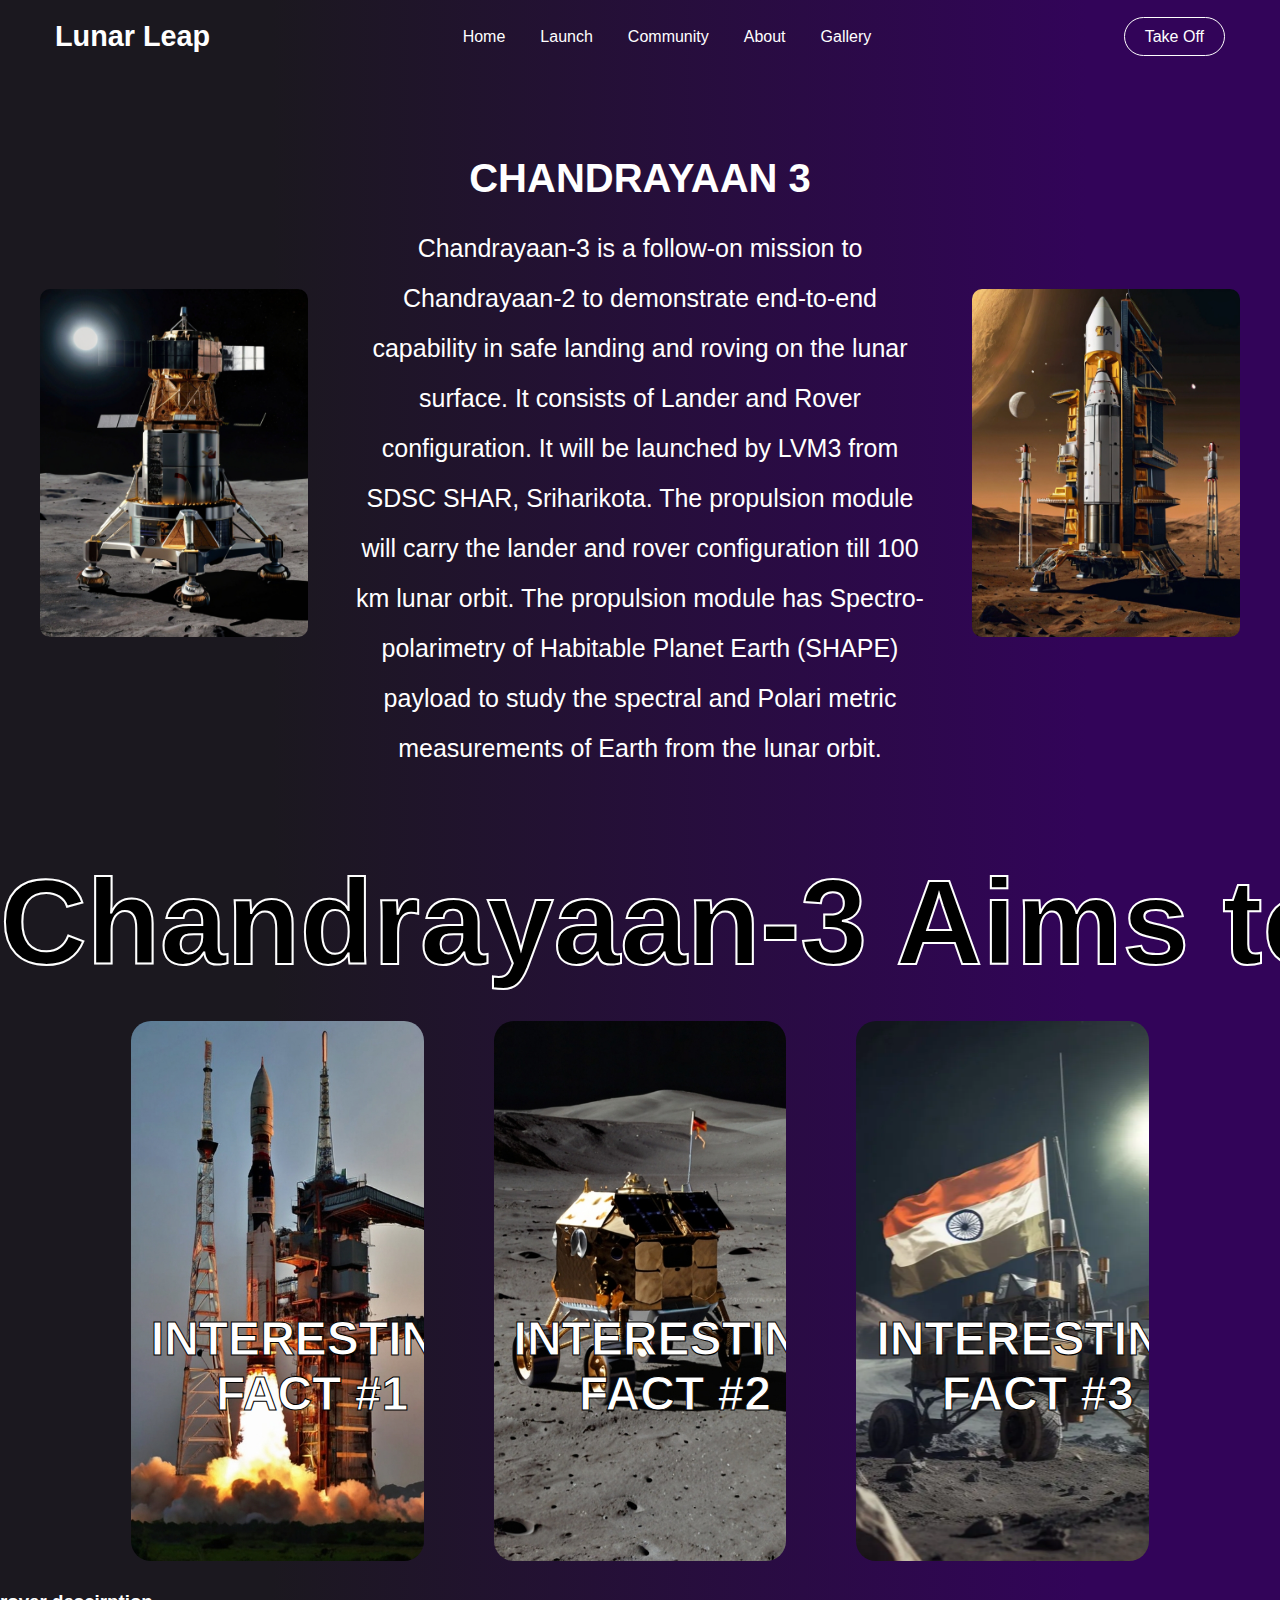
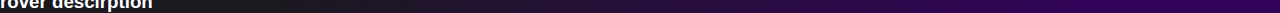
==== public/about.html @ 837b5fa9 "about section update" ====
<!DOCTYPE html>
<html lang="en">
  <head>
    <meta charset="UTF-8" />
    <meta name="viewport" content="width=device-width, initial-scale=1.0" />
    <title>About Chandrayaan 3</title>
    <link rel="stylesheet" href="./about.css" />
    <link
      rel="stylesheet"
      href="https://cdnjs.cloudflare.com/ajax/libs/font-awesome/6.5.1/css/all.min.css"
      integrity="sha512-DTOQO9RWCH3ppGqcWaEA1BIZOC6xxalwEsw9c2QQeAIftl+Vegovlnee1c9QX4TctnWMn13TZye+giMm8e2LwA=="
      crossorigin="anonymous"
      referrerpolicy="no-referrer"
    />
    <link rel="preconnect" href="https://fonts.googleapis.com" />
    <link rel="preconnect" href="https://fonts.gstatic.com" crossorigin />
    <link
      href="https://fonts.googleapis.com/css2?family=Oswald:wght@300&display=swap"
      rel="stylesheet"
    />
    <link
      href="https://fonts.googleapis.com/css2?family=Anton&family=Oswald:wght@300;700&display=swap"
      rel="stylesheet"
    />
  </head>
  <body>
    <header class="header">
      <nav class="navbar">
        <h2 class="logo"><a href="#">Lunar Leap</a></h2>
        <input type="checkbox" id="menu-toggle" />
        <label for="menu-toggle" id="hamburger-btn">
          <svg
            xmlns="http://www.w3.org/2000/svg"
            height="24"
            viewBox="0 0 24 24"
            width="24"
          >
            <path
              d="M3 12h18M3 6h18M3 18h18"
              stroke="currentColor"
              stroke-width="2"
              stroke-linecap="round"
            />
          </svg>
        </label>

        <ul class="links">
          <li><a href="../index.html">Home</a></li>
          <li><a href="./launch.html">Launch</a></li>
          <li><a href="./community.html">Community</a></li>
          <li><a href="./about.html">About</a></li>
          <li><a href="./gallery.html">Gallery</a></li>
        </ul>
        <div class="buttons">
          <a href="#" class="signup">Take Off</a>
        </div>
      </nav>
    </header>
    <div id="page1">
      <div id="aboutUs">
        <img src="./aboutAssets/rover2.jpg" alt="" />
        <div id="content">
          <h3>CHANDRAYAAN 3</h3>
          <p>
            Chandrayaan-3 is a follow-on mission to Chandrayaan-2 to demonstrate end-to-end capability in safe landing and roving on the lunar surface. It consists of Lander and Rover configuration. It will be launched by LVM3 from SDSC SHAR, Sriharikota. The propulsion module will carry the lander and rover configuration till 100 km lunar orbit. The propulsion module has Spectro-polarimetry of Habitable Planet Earth (SHAPE) payload to study the spectral and Polari metric measurements of Earth from the lunar orbit.
          </p>
        </div>
        <img src="./aboutAssets/rover3.jpg" alt="" />
      </div>
    </div>
    <div id="scroller">
        <div id="scroller-in">
          <h4>Chandrayaan-3 Aims to Uncover Lunar Mysteries</h4>
          <h4>ISRO's Chandrayaan-3: Scientific Goals Revealed</h4>
          <!-- <h4>GOLF LESSONS</h4>
          <h4>ADVENTURE GOLF</h4>
          <h4>LEAGUES</h4> -->
        </div>
        <div id="scroller-in">
          <h4>Chandrayaan-3 Aims to Uncover Lunar Mysteries</h4>
          <h4>ISRO's Chandrayaan-3: Scientific Goals Revealed</h4>
          <!-- <h4>GOLF LESSONS</h4>
          <h4>ADVENTURE GOLF</h4>
          <h4>LEAGUES</h4> -->
        </div>
      </div>
    <div id="page2">
          <div id="card-container">
            <div class="card" id="card1">
              <h3>INTERESTING FACT #1</h3>
              <div class="overlay">
                <a href="#none">
                  <h4>Collaborative Efforts</h4>
                  <p>
                    Chandrayaan-3 is a joint effort between ISRO and the Russian Space Agency ROSCOSMOS. This collaboration demonstrates international cooperation in the field of space exploration and leverages the expertise of both nations.
                  </p>
                </a>
              </div>
            </div>
            <div class="card" id="card2">
              <h3>INTERESTING FACT #2</h3>
              <div class="overlay">
                <a href="#none">
                  <h4>Lander Adaptation</h4>
                  <p>
                    The lander component of Chandrayaan-3 is adapted from the Chandrayaan-2 lander module. This adaption allows ISRO to capitalise on existing technology while addressing the challenges faced during the landing attempt of Chandrayaan-2.
                  </p>
                </a>
              </div>
            </div>
            <div class="card" id="card3">
              <h3>INTERESTING FACT #3</h3>
              <div class="overlay">
                <a href="#none">
                  <h4>Golf Lessons</h4>
                  <p>
                    Lorem ipsum dolor sit amet consectetur adipisicing elit.
                    Repudiandae asperiores quae minus accusantium nisi. Similique
                    deserunt odit saepe officia incidunt?
                  </p>
                </a>
              </div>
            </div>
          </div>
          <h3>rover descirption</h3>
    </div>

    <!-- <footer>
      <div class="footer" >
        <div class="social-links">
          <a style="color: white;" href="https://github.com/wishmaster815">
            <i class=" social-media fa-brands fa-github"></i>
          </a>
          <a  style="color: white;" href="https://www.instagram.com/shrivastava0407/">
            <i class=" social-media fa-brands fa-instagram"></i>
          </a>
          <a  style="color: white;" href="https://www.linkedin.com/in/shrivastava-jayesh/">
            <i class=" social-media fa-brands fa-linkedin"></i>
          </a>
          <a  style="color: white;" href="https://twitter.com/shrivastava815">
            <i class=" social-media fa-brands fa-x-twitter"></i>
          </a>
        </div>
        <h3>Created by Jayesh Shrivastava</h3>
      </div>
    </footer> -->
  </body>
</html>
---- public/about.css ----
* {
  margin: 0;
  padding: 0;
  box-sizing: border-box;
  /* font-family: 'Oswald', sans-serif; */
  /* font-family: 'Anton', sans-serif; */
  font-family: "Raleway", sans-serif;
}

body {
  height: 100vh;
  width: 100%;
  color: white;background-image: linear-gradient( 90deg, rgba(27,24,31,1) 21.2%, rgba(50,4,89,1) 84.8% );
}
.header {
  /* position: absolute; */
  top: 0;
  left: 0;
  width: 100%;
}

.navbar {
  display: flex;
  align-items: center;
  justify-content: space-between;
  max-width: 1200px;
  margin: 0 auto;
  padding: 20px 15px;
}

.navbar .logo a {
  font-size: 1.8rem;
  text-decoration: none;
  color: #fff;
}

.navbar .links {
  display: flex;
  align-items: center;
  list-style: none;
  gap: 35px;
}

.navbar .links a {
  font-weight: 500;
  text-decoration: none;
  color: #fff;
  padding: 10px 0;
  transition: 0.2s ease;
}

.navbar .links a:hover {
  color: #47b2e4;
}

.buttons a {
  text-decoration: none;
  color: #fff;
  font-size: 1rem;
  padding: 15px 0;
  transition: 0.2s ease;
}

.buttons a:not(:last-child) {
  margin-right: 30px;
}

.buttons .signin:hover {
  color: #47b2e4;
}

.buttons .signup {
  border: 1px solid #fff;
  padding: 10px 20px;
  border-radius: 2.375rem;
  text-align: center;
  transition: 0.2s ease;
}

.buttons .signup:hover {
  background-color: #fff;
  color: black;
}

#menu-toggle {
  display: none;
}

#hamburger-btn {
  font-size: 1.8rem;
  color: #fff;
  cursor: pointer;
  display: none;
  order: 1;
}

/* ---------- page 1 css ---------- */
#aboutUs {
  display: flex;
  padding: 40px;
  justify-content: center;
  position: relative;
  z-index: 10;
  align-items: center;
}
#aboutUs img {
  height: 348px;
  width: 100%;
  width: 100%;
  object-fit: cover;
  transition: all ease 0.5s;
  border-radius: 10px;
}
#aboutUs :hover img {
  scale: 1.1;
}

#aboutUs h3 {
  padding-bottom: 20px;
  font-size: 40px;
}
#content {
  display: block;
  text-align: center;
  /* padding: 40px; */
  margin: 40px;
  font-size: 25px;
  line-height: 50px;
}
#card-container {
  /* background-color: red; */
  margin: 30px;
  height: 60vh;
  display: flex;
  align-items: center;
  justify-content: center;
  gap: 70px;
  position: relative;
  z-index: 10;
}
.card {
  height: 100%;
  width: 24%;
  /* background-color: blue; */
  border-radius: 20px;
  background-size: cover;
  background-position: center;
  overflow: hidden;
  transition: all ease 0.6s;
}
#card1 {
  background-image: url(aboutAssets/rocket.jpg);
}
#card2 {
  background-image: url(aboutAssets/roveronMoon.jpg);
}
#card3 {
  background-image: url(aboutAssets/indianFlagRover.webp);
}

.overlay {
  min-height: 100vh;
  opacity: 0;
  width: 100%;
  background-color: rgb(150, 193, 32);
  padding: 40px;
  transition: all ease 0.6s;
  position: relative;
  top: -45%;
}
.overlay a {
  text-decoration: none;
}
.overlay h4 {
  font-size: 2rem;
  margin-top: 40px;
  color: black;
  text-transform: uppercase;
}
.overlay p {
  color: #000;
  font-size: 1rem;
  font: bold;
  line-height: 30px;
  margin-block: 20px;
}
.card:hover .overlay {
  opacity: 1;
}

/* 3d rotation  */
.card:hover {
  transform: rotate3d(1, 1, 0, 20deg);
}
.card h3 {
    color: white;
    -webkit-text-stroke: 1px black;
    font-family: Arial, Helvetica, sans-serif;
    font-weight: 700;
    position: relative;
    display: flex;
    padding: 20px;
    top: 50%;
    font-size: 3rem;
    text-align: center;
    text-transform: uppercase;
    opacity: 1;
}
.card:hover h3 {
  opacity: 0;
}


/* ---------- page 2 css ---------- */
/* #page2{
    width: 100%;
    height: ;
} */



/* ---------- footer css ---------- */
.social-media {
  font-size: 35px;
}
.social-links {
  display: flex;
  align-items: center;
  justify-content: center;
  gap: 4rem;
  margin-bottom: 30px;
}
.footer {
  background-color: black;
  /* margin-block: 20px; */
  padding: 30px;
}
.footer h3 {
  font-size: 1.2rem;
  font-weight: 100;
  display: flex;
  justify-content: center;
  align-items: center;
}

@media screen and (max-width: 1023px) {
  .navbar .logo a {
    font-size: 1.5rem;
  }
  .social-media {
    font-size: 30px;
  }
  .container {
    min-height: 130vh;
  }
  .container .topic-head {
    width: 75%;
    padding: 30px;
  }
  .container .topic-head h3 {
    font-size: 1em;
    font-weight: bolder;
    border-bottom: 3px solid black;
  }

  .links {
    position: fixed;
    left: -100%;
    top: 75px;
    width: 100%;
    height: 100vh;
    padding-top: 50px;
    background: #175d69;
    flex-direction: column;
    transition: 0.3s ease;
  }

  .navbar #menu-toggle:checked ~ .links {
    left: 0;
  }

  .navbar #hamburger-btn {
    display: block;
  }

  .header .buttons {
    display: none;
  }
  .social-media {
    font-size: 40px;
  }
  .social-links {
    display: flex;
    align-items: center;
    justify-content: center;
    gap: 4rem;
    margin-bottom: 30px;
  }
  .footer {
    background-color: black;
    padding: 30px;
  }
  .footer h3 {
    font-size: 1.2rem;
    font-weight: 100;
    display: flex;
    justify-content: center;
    align-items: center;
  }
}
@media only screen and (max-width: 769px) {
  .social-media {
    font-size: 30px;
  }
  .social-links {
    display: flex;
    align-items: center;
    justify-content: center;
    gap: 3rem;
    margin-block: 20px;
  }
  .footer {
    padding: 10px;
  }
  .footer h3 {
    font-size: 1rem;
    font-weight: 100;
    display: flex;
    justify-content: center;
    align-items: center;
  }
}
@media only screen and (max-width: 643px) {
  .social-media {
    font-size: 20px;
  }
  .social-links {
    display: flex;
    align-items: center;
    justify-content: center;
    gap: 3rem;
    margin-block: 20px;
  }
  .footer {
    padding: 10px;
  }
  .footer h3 {
    font-size: 0.8rem;
    font-weight: 100;
    display: flex;
    justify-content: center;
    align-items: center;
  }
}

#scroller {
  /* background-color: red; */
  white-space: nowrap;
  overflow-x: auto;
  overflow-y: hidden;
}
#scroller::-webkit-scrollbar {
  display: none;
}

#scroller-in {
  display: inline-block;
  white-space: nowrap;
  animation-name: scroll;
  animation-timing-function: linear;
  animation-duration: 35s;
  animation-iteration-count: infinite;
}

#scroller h4 {
  display: inline-block;
  white-space: nowrap;
  font-weight: 900;
  font-size: 120px;
  font-family: Arial, Helvetica, sans-serif;
  /* color: transparent; */
  color: black;
  margin-right: 10px;
  transform: all linear 0.5s;
  /* -webkit-text-stroke: 2px rgb(150, 193, 32); */
  -webkit-text-stroke: 2px white;
}
#scroller h4:hover {
  color: rgb(150, 193, 32);
  transition: all ease 0.6s;
}

@keyframes scroll {
  from {
    transform: translateX(0);
  }
  to {
    transform: translateX(-100%);
  }
}
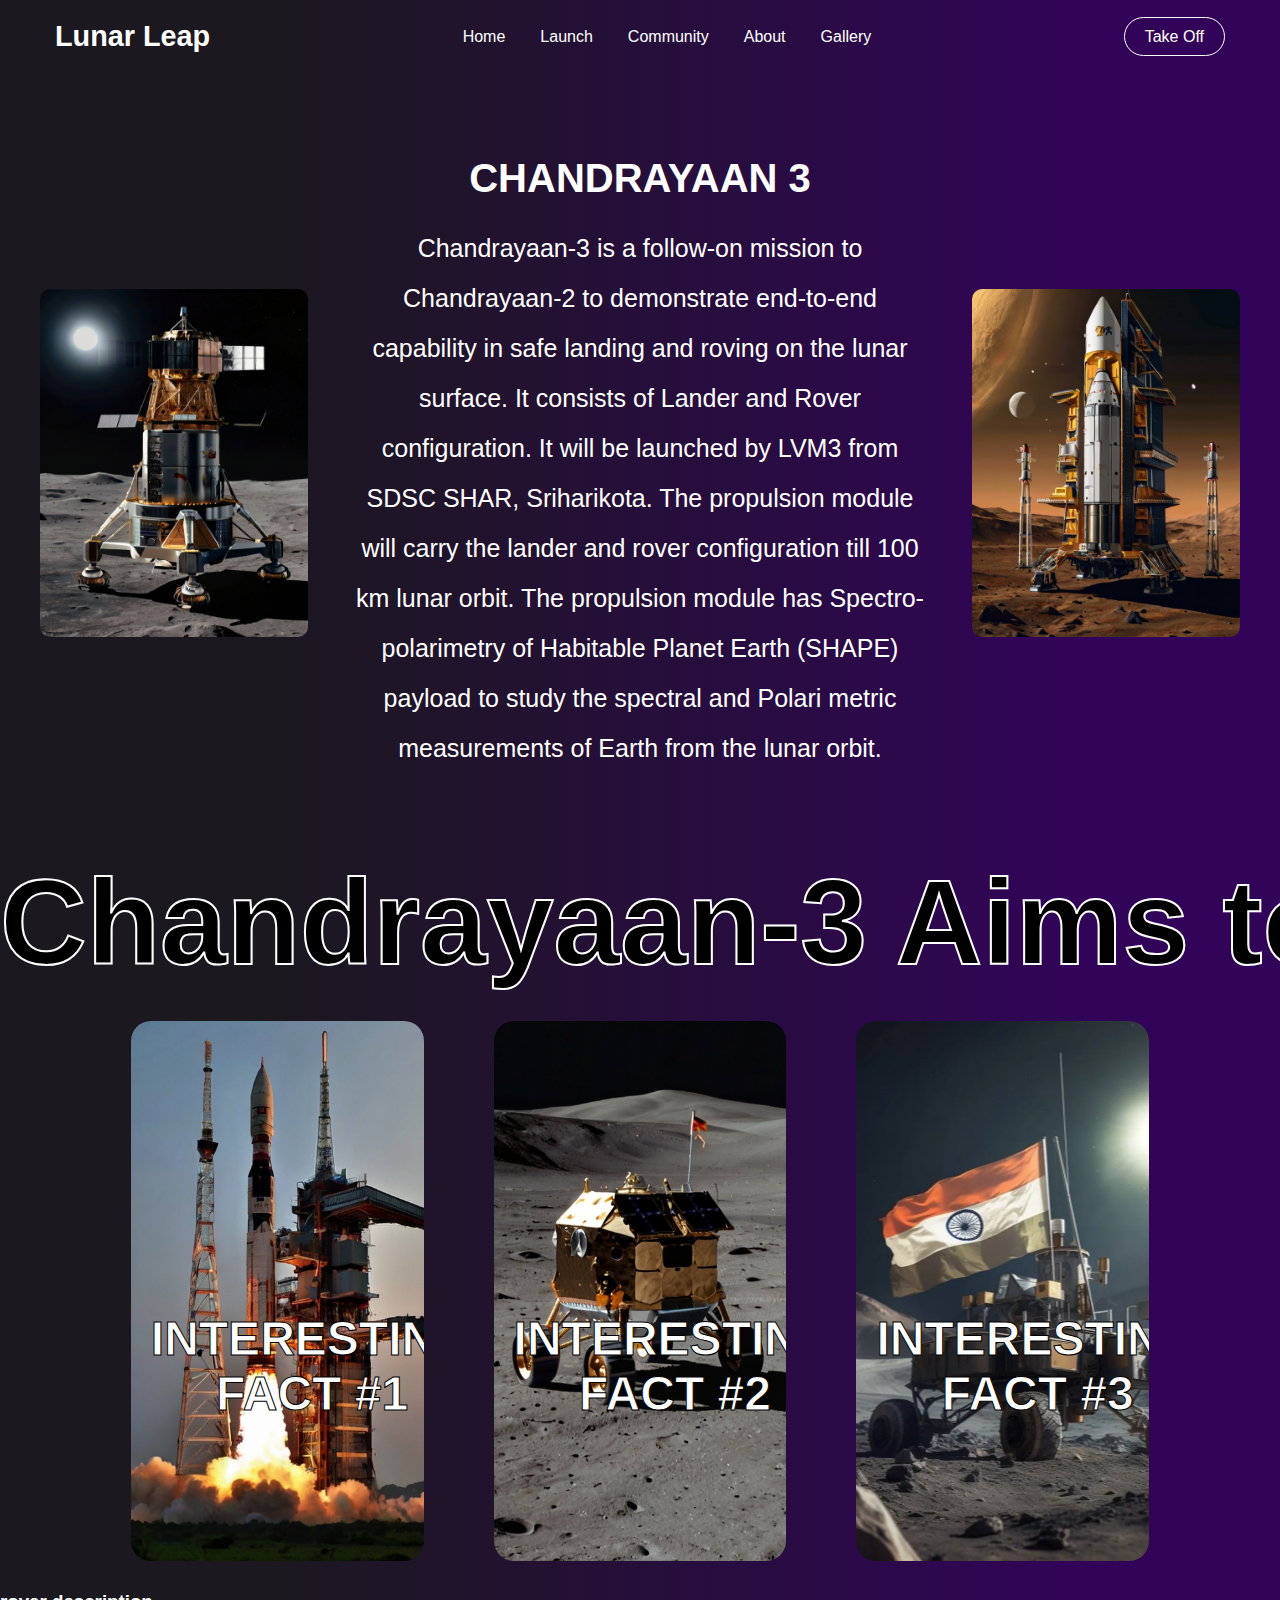
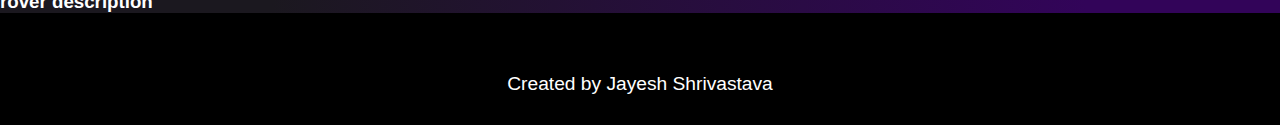
==== commit 08a7e7da: "linking changes" ====
--- a/public/about.html
+++ b/public/about.html
@@ -122,10 +122,10 @@
               </div>
             </div>
           </div>
-          <h3>rover descirption</h3>
+          <h3>rover description</h3>
     </div>
 
-    <!-- <footer>
+    <footer>
       <div class="footer" >
         <div class="social-links">
           <a style="color: white;" href="https://github.com/wishmaster815">
@@ -143,6 +143,6 @@
         </div>
         <h3>Created by Jayesh Shrivastava</h3>
       </div>
-    </footer> -->
+    </footer>
   </body>
 </html>
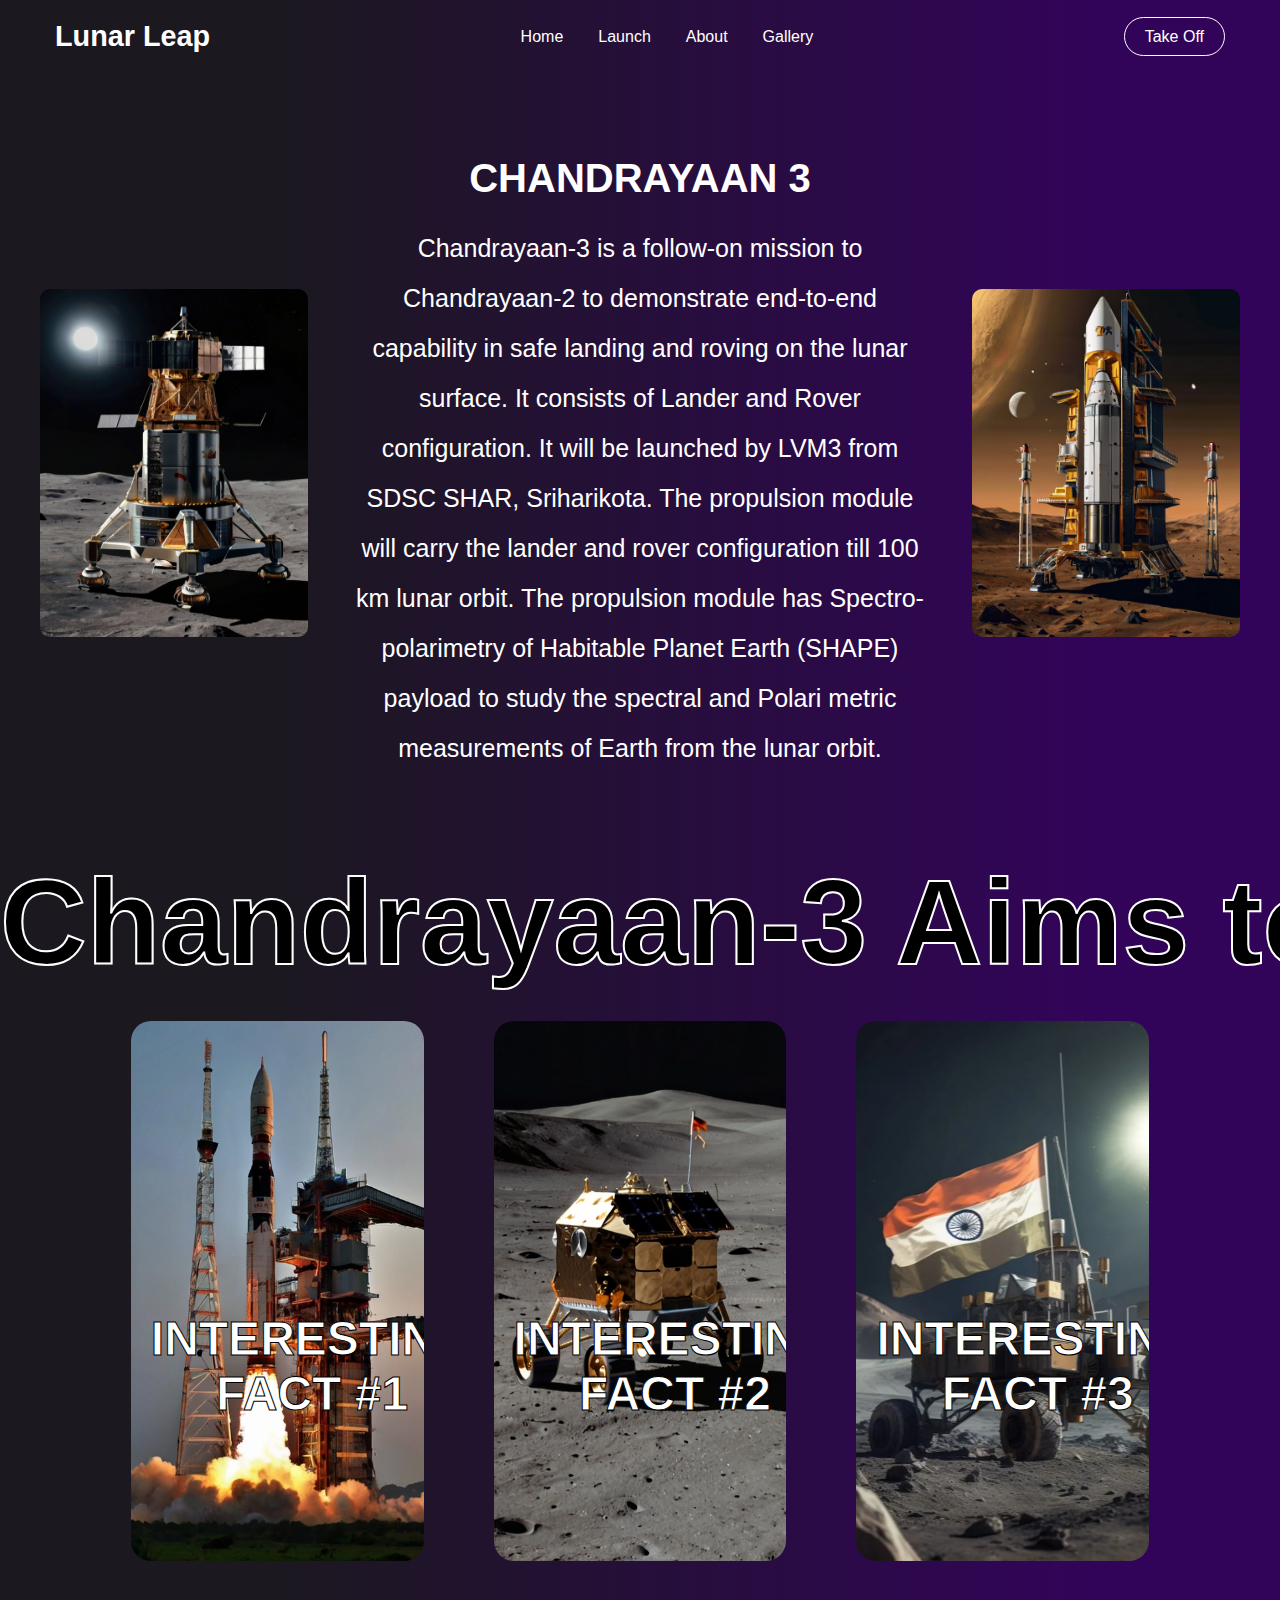
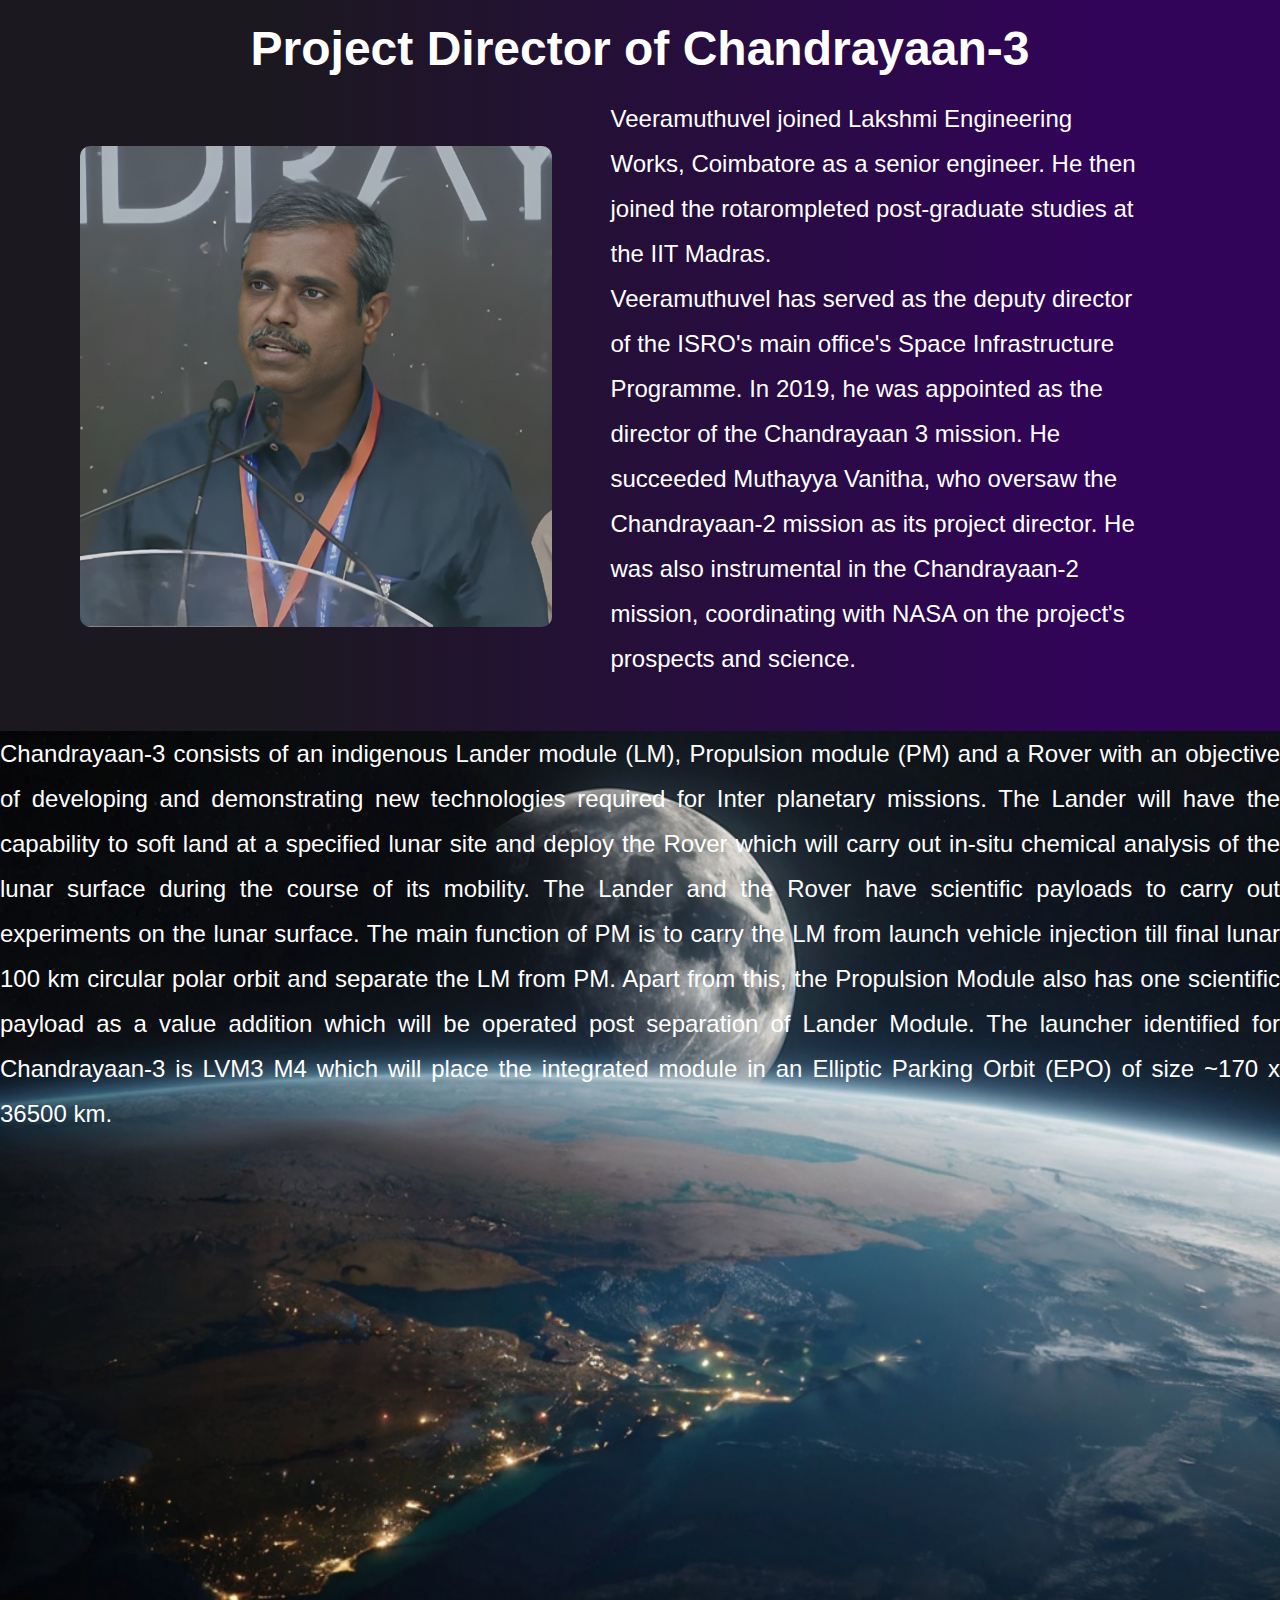
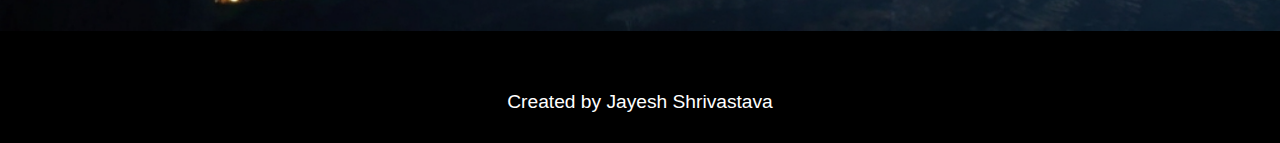
==== commit 0b62672b: "footer changes" ====
--- a/public/about.html
+++ b/public/about.html
@@ -47,7 +47,7 @@
         <ul class="links">
           <li><a href="../index.html">Home</a></li>
           <li><a href="./launch.html">Launch</a></li>
-          <li><a href="./community.html">Community</a></li>
+          <!-- <li><a href="./community.html">Community</a></li> -->
           <li><a href="./about.html">About</a></li>
           <li><a href="./gallery.html">Gallery</a></li>
         </ul>
@@ -62,83 +62,134 @@
         <div id="content">
           <h3>CHANDRAYAAN 3</h3>
           <p>
-            Chandrayaan-3 is a follow-on mission to Chandrayaan-2 to demonstrate end-to-end capability in safe landing and roving on the lunar surface. It consists of Lander and Rover configuration. It will be launched by LVM3 from SDSC SHAR, Sriharikota. The propulsion module will carry the lander and rover configuration till 100 km lunar orbit. The propulsion module has Spectro-polarimetry of Habitable Planet Earth (SHAPE) payload to study the spectral and Polari metric measurements of Earth from the lunar orbit.
+            Chandrayaan-3 is a follow-on mission to Chandrayaan-2 to demonstrate
+            end-to-end capability in safe landing and roving on the lunar
+            surface. It consists of Lander and Rover configuration. It will be
+            launched by LVM3 from SDSC SHAR, Sriharikota. The propulsion module
+            will carry the lander and rover configuration till 100 km lunar
+            orbit. The propulsion module has Spectro-polarimetry of Habitable
+            Planet Earth (SHAPE) payload to study the spectral and Polari metric
+            measurements of Earth from the lunar orbit.
           </p>
         </div>
         <img src="./aboutAssets/rover3.jpg" alt="" />
       </div>
     </div>
     <div id="scroller">
-        <div id="scroller-in">
-          <h4>Chandrayaan-3 Aims to Uncover Lunar Mysteries</h4>
-          <h4>ISRO's Chandrayaan-3: Scientific Goals Revealed</h4>
-          <!-- <h4>GOLF LESSONS</h4>
+      <div id="scroller-in">
+        <h4>Chandrayaan-3 Aims to Uncover Lunar Mysteries</h4>
+        <h4>ISRO's Chandrayaan-3: Scientific Goals Revealed</h4>
+        <!-- <h4>GOLF LESSONS</h4>
           <h4>ADVENTURE GOLF</h4>
           <h4>LEAGUES</h4> -->
-        </div>
-        <div id="scroller-in">
-          <h4>Chandrayaan-3 Aims to Uncover Lunar Mysteries</h4>
-          <h4>ISRO's Chandrayaan-3: Scientific Goals Revealed</h4>
-          <!-- <h4>GOLF LESSONS</h4>
+      </div>
+      <div id="scroller-in">
+        <h4>Chandrayaan-3 Aims to Uncover Lunar Mysteries</h4>
+        <h4>ISRO's Chandrayaan-3: Scientific Goals Revealed</h4>
+        <!-- <h4>GOLF LESSONS</h4>
           <h4>ADVENTURE GOLF</h4>
           <h4>LEAGUES</h4> -->
+      </div>
+    </div>
+    <div id="page2">
+      <div id="card-container">
+        <div class="card" id="card1">
+          <h3>INTERESTING FACT #1</h3>
+          <div class="overlay">
+            <i href="#none">
+              <h4>Collaborative Efforts</h4>
+              <p>
+                Chandrayaan-3 is a joint effort between ISRO and the Russian
+                Space Agency ROSCOSMOS. This collaboration demonstrates
+                international cooperation in the field of space exploration and
+                leverages the expertise of both nations.
+              </p>
+            </i>
+          </div>
+        </div>
+        <div class="card" id="card2">
+          <h3>INTERESTING FACT #2</h3>
+          <div class="overlay">
+            <i href="#none">
+              <h4>Lander Adaptation</h4>
+              <p>
+                The lander component of Chandrayaan-3 is adapted from the
+                Chandrayaan-2 lander module. This adaption allows ISRO to
+                capitalise on existing technology while addressing the
+                challenges faced during the landing attempt of Chandrayaan-2.
+              </p>
+            </i>
+          </div>
+        </div>
+        <div class="card" id="card3">
+          <h3>INTERESTING FACT #3</h3>
+          <div class="overlay">
+            <i href="#none">
+              <h4>Golf Lessons</h4>
+              <p>
+                Lorem ipsum dolor sit amet consectetur adipisicing elit.
+                Repudiandae asperiores quae minus accusantium nisi. Similique
+                deserunt odit saepe officia incidunt?
+              </p>
+            </i>
+          </div>
         </div>
       </div>
-    <div id="page2">
-          <div id="card-container">
-            <div class="card" id="card1">
-              <h3>INTERESTING FACT #1</h3>
-              <div class="overlay">
-                <a href="#none">
-                  <h4>Collaborative Efforts</h4>
-                  <p>
-                    Chandrayaan-3 is a joint effort between ISRO and the Russian Space Agency ROSCOSMOS. This collaboration demonstrates international cooperation in the field of space exploration and leverages the expertise of both nations.
-                  </p>
-                </a>
-              </div>
-            </div>
-            <div class="card" id="card2">
-              <h3>INTERESTING FACT #2</h3>
-              <div class="overlay">
-                <a href="#none">
-                  <h4>Lander Adaptation</h4>
-                  <p>
-                    The lander component of Chandrayaan-3 is adapted from the Chandrayaan-2 lander module. This adaption allows ISRO to capitalise on existing technology while addressing the challenges faced during the landing attempt of Chandrayaan-2.
-                  </p>
-                </a>
-              </div>
-            </div>
-            <div class="card" id="card3">
-              <h3>INTERESTING FACT #3</h3>
-              <div class="overlay">
-                <a href="#none">
-                  <h4>Golf Lessons</h4>
-                  <p>
-                    Lorem ipsum dolor sit amet consectetur adipisicing elit.
-                    Repudiandae asperiores quae minus accusantium nisi. Similique
-                    deserunt odit saepe officia incidunt?
-                  </p>
-                </a>
-              </div>
-            </div>
+    </div>
+    <div id="page3">
+      <div class="info" >
+        <h2>Project Director of Chandrayaan-3</h2>
+        <div class="director">
+          <div id="dirImg">
+            <img src="./aboutAssets/P Veeramuthuvel.png" alt="" />
           </div>
-          <h3>rover description</h3>
+          <div id="dirInfo">
+            <p>
+              Veeramuthuvel joined Lakshmi Engineering Works, Coimbatore as a
+              senior engineer. He then joined the rotarompleted
+              post-graduate studies at the IIT Madras. 
+              <br>
+              Veeramuthuvel has served as
+              the deputy director of the ISRO's main office's Space Infrastructure
+              Programme. In 2019, he was appointed as the director of the
+              Chandrayaan 3 mission. He succeeded Muthayya Vanitha, who oversaw
+              the Chandrayaan-2 mission as its project director. He was also
+              instrumental in the Chandrayaan-2 mission, coordinating with NASA on
+              the project's prospects and science.
+            </p>
+          </div>
+          
+        </div>
+      </div>
     </div>
-
+    <div id="page4">
+      <div class="chandra">
+        <p>
+          Chandrayaan-3 consists of an indigenous Lander module (LM), Propulsion module (PM) and a Rover with an objective of developing and demonstrating new technologies required for Inter planetary missions. The Lander will have the capability to soft land at a specified lunar site and deploy the Rover which will carry out in-situ chemical analysis of the lunar surface during the course of its mobility. The Lander and the Rover have scientific payloads to carry out experiments on the lunar surface. The main function of PM is to carry the LM from launch vehicle injection till final lunar 100 km circular polar orbit and separate the LM from PM. Apart from this, the Propulsion Module also has one scientific payload as a value addition which will be operated post separation of Lander Module. The launcher identified for Chandrayaan-3 is LVM3 M4 which will place the integrated module in an Elliptic Parking Orbit (EPO) of size ~170 x 36500 km.
+        </p>
+        
+      </div>
+    </div>
     <footer>
-      <div class="footer" >
+      <div class="footer">
         <div class="social-links">
-          <a style="color: white;" href="https://github.com/wishmaster815">
-            <i class=" social-media fa-brands fa-github"></i>
+          <a style="color: white" href="https://github.com/wishmaster815">
+            <i class="social-media fa-brands fa-github"></i>
           </a>
-          <a  style="color: white;" href="https://www.instagram.com/shrivastava0407/">
-            <i class=" social-media fa-brands fa-instagram"></i>
+          <a
+            style="color: white"
+            href="https://www.instagram.com/shrivastava0407/"
+          >
+            <i class="social-media fa-brands fa-instagram"></i>
           </a>
-          <a  style="color: white;" href="https://www.linkedin.com/in/shrivastava-jayesh/">
-            <i class=" social-media fa-brands fa-linkedin"></i>
+          <a
+            style="color: white"
+            href="https://www.linkedin.com/in/shrivastava-jayesh/"
+          >
+            <i class="social-media fa-brands fa-linkedin"></i>
           </a>
-          <a  style="color: white;" href="https://twitter.com/shrivastava815">
-            <i class=" social-media fa-brands fa-x-twitter"></i>
+          <a style="color: white" href="https://twitter.com/shrivastava815">
+            <i class="social-media fa-brands fa-x-twitter"></i>
           </a>
         </div>
         <h3>Created by Jayesh Shrivastava</h3>
--- a/public/about.css
+++ b/public/about.css
@@ -10,6 +10,7 @@
 body {
   height: 100vh;
   width: 100%;
+  cursor:default;
   color: white;background-image: linear-gradient( 90deg, rgba(27,24,31,1) 21.2%, rgba(50,4,89,1) 84.8% );
 }
 .header {
@@ -99,9 +100,8 @@
   display: flex;
   padding: 40px;
   justify-content: center;
-  position: relative;
-  z-index: 10;
-  align-items: center;
+  align-items: center;
+
 }
 #aboutUs img {
   height: 348px;
@@ -119,6 +119,7 @@
   padding-bottom: 20px;
   font-size: 40px;
 }
+
 #content {
   display: block;
   text-align: center;
@@ -127,8 +128,55 @@
   font-size: 25px;
   line-height: 50px;
 }
+/* ---------- infinite scroller ---------- */
+#scroller {
+  /* background-color: red; */
+  white-space: nowrap;
+  overflow-x: auto;
+  overflow-y: hidden;
+}
+#scroller::-webkit-scrollbar {
+  display: none;
+}
+
+#scroller-in {
+  display: inline-block;
+  white-space: nowrap;
+  animation-name: scroll;
+  animation-timing-function: linear;
+  animation-duration: 35s;
+  animation-iteration-count: infinite;
+}
+
+#scroller h4 {
+  display: inline-block;
+  white-space: nowrap;
+  font-weight: 900;
+  font-size: 120px;
+  font-family: Arial, Helvetica, sans-serif;
+  /* color: transparent; */
+  color: black;
+  margin-right: 10px;
+  transform: all linear 0.5s;
+  -webkit-text-stroke: 2px white;
+}
+#scroller h4:hover {
+  color: rgb(150, 193, 32);
+  transition: all ease 0.6s;
+}
+
+@keyframes scroll {
+  from {
+    transform: translateX(0);
+  }
+  to {
+    transform: translateX(-100%);
+  }
+}
+
+
+/* ---------- page 2 ----------- */
 #card-container {
-  /* background-color: red; */
   margin: 30px;
   height: 60vh;
   display: flex;
@@ -211,11 +259,61 @@
 }
 
 
-/* ---------- page 2 css ---------- */
-/* #page2{
-    width: 100%;
-    height: ;
-} */
+/* ---------- page 3 ----------- */
+#page3{
+  width: 100%;
+  /* height: 100vh; */
+  padding: 30px;
+}
+.info h2{
+  text-align: center;
+  font-size: 3rem;
+}
+.director {
+  width: 100%;
+  /* height: 100%; */
+  padding: 20px;
+  align-items: center;
+  display: flex;
+  /* gap: 30px; */
+  justify-content: space-around;
+}
+.director p {
+  font-size: 1.5rem;
+  width: 90%;
+  line-height: 45px;
+  font-weight: 100;
+}
+
+#dirImg{
+  /* background-color:red ; */
+  width: 40%;
+}
+#dirImg img{
+  width: 100%;
+  border-radius: 10px;
+}
+#dirInfo{
+  width: 50%;
+}
+
+/* ---------- page 4 ----------- */
+#page4{
+  width: 100%;
+  background-image: url(aboutAssets/earthMoon.jpg);
+  background-repeat: no-repeat;
+  background-position: center center;
+  background-size: cover;
+  height: 100vh;
+}
+
+#page4 .chandra{
+  font-size: 1.5rem;
+  width: 100%;
+  line-height: 45px;
+  font-weight: 100;
+  text-align: justify;
+}
 
 
 
@@ -243,6 +341,16 @@
   align-items: center;
 }
 
+
+
+
+
+
+
+
+
+
+/* ------------------------- responsive part -------------------- */
 @media screen and (max-width: 1023px) {
   .navbar .logo a {
     font-size: 1.5rem;
@@ -352,49 +460,3 @@
     align-items: center;
   }
 }
-
-#scroller {
-  /* background-color: red; */
-  white-space: nowrap;
-  overflow-x: auto;
-  overflow-y: hidden;
-}
-#scroller::-webkit-scrollbar {
-  display: none;
-}
-
-#scroller-in {
-  display: inline-block;
-  white-space: nowrap;
-  animation-name: scroll;
-  animation-timing-function: linear;
-  animation-duration: 35s;
-  animation-iteration-count: infinite;
-}
-
-#scroller h4 {
-  display: inline-block;
-  white-space: nowrap;
-  font-weight: 900;
-  font-size: 120px;
-  font-family: Arial, Helvetica, sans-serif;
-  /* color: transparent; */
-  color: black;
-  margin-right: 10px;
-  transform: all linear 0.5s;
-  /* -webkit-text-stroke: 2px rgb(150, 193, 32); */
-  -webkit-text-stroke: 2px white;
-}
-#scroller h4:hover {
-  color: rgb(150, 193, 32);
-  transition: all ease 0.6s;
-}
-
-@keyframes scroll {
-  from {
-    transform: translateX(0);
-  }
-  to {
-    transform: translateX(-100%);
-  }
-}
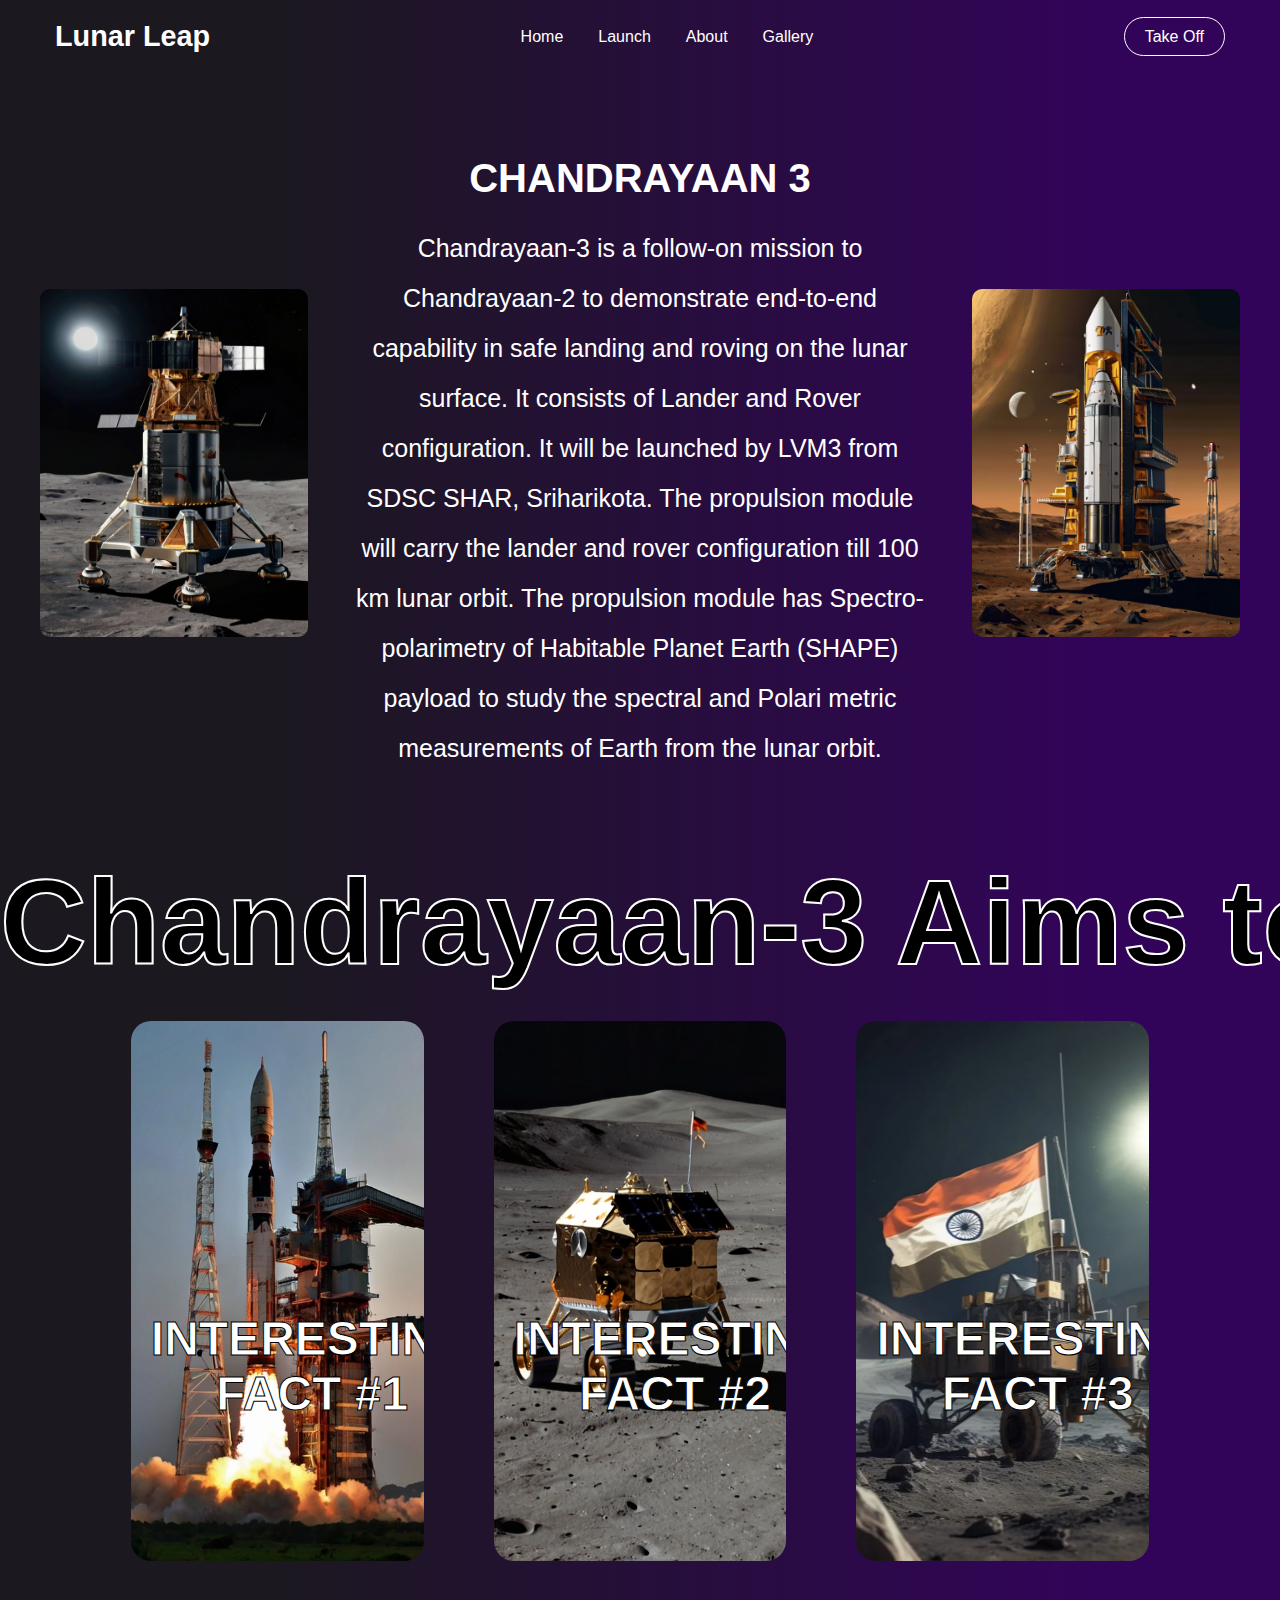
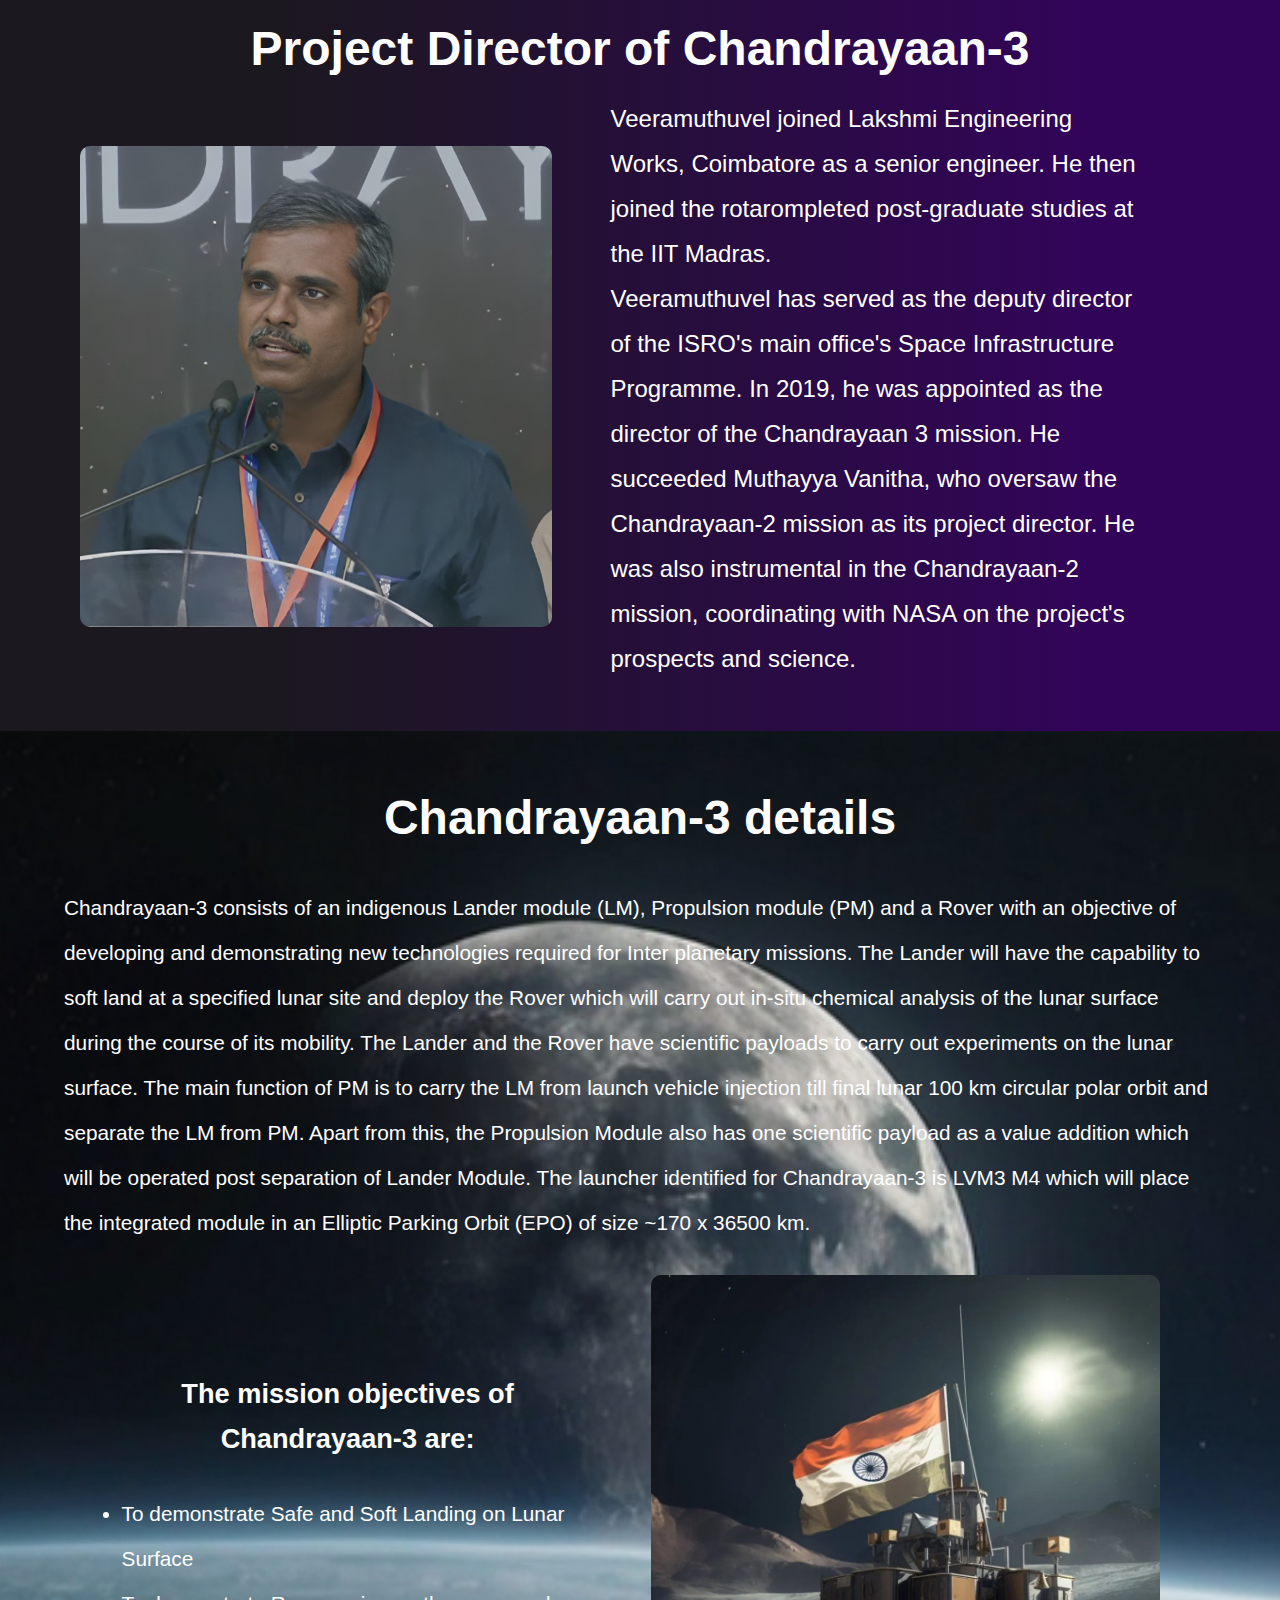
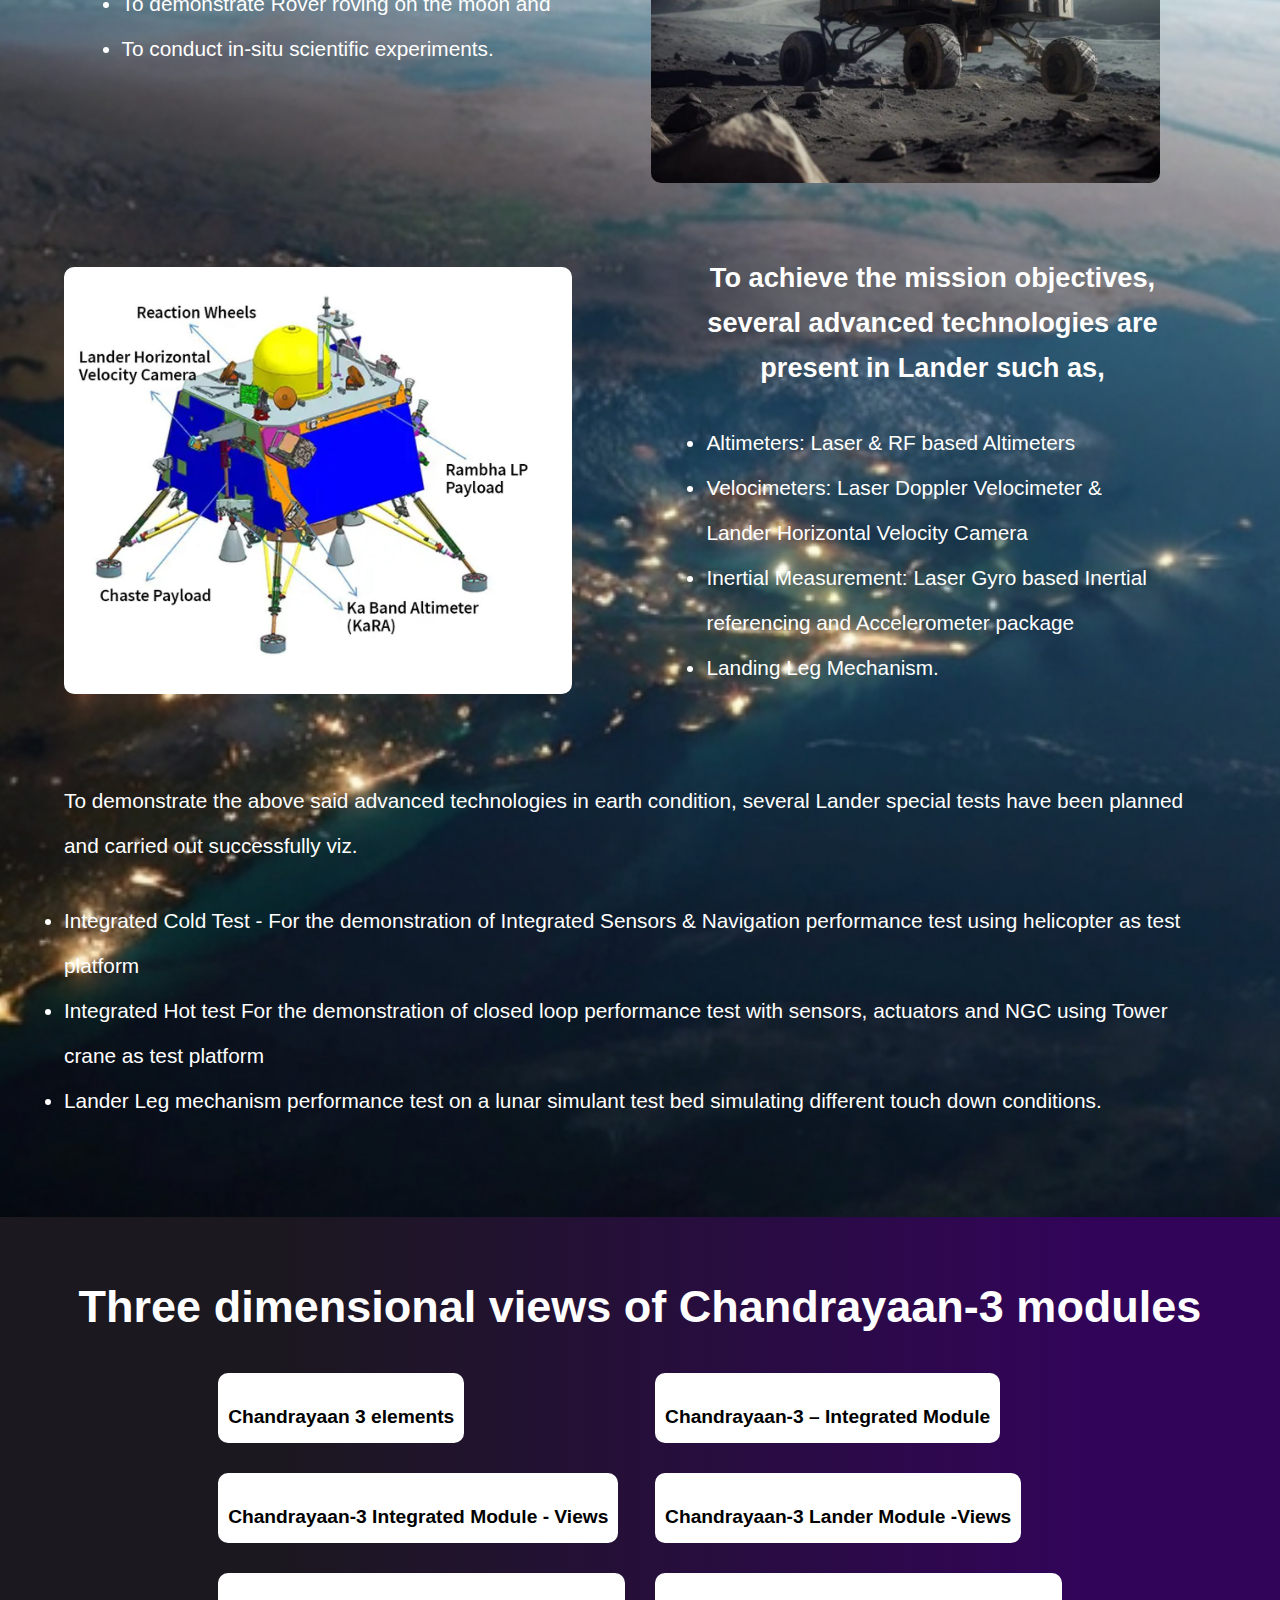
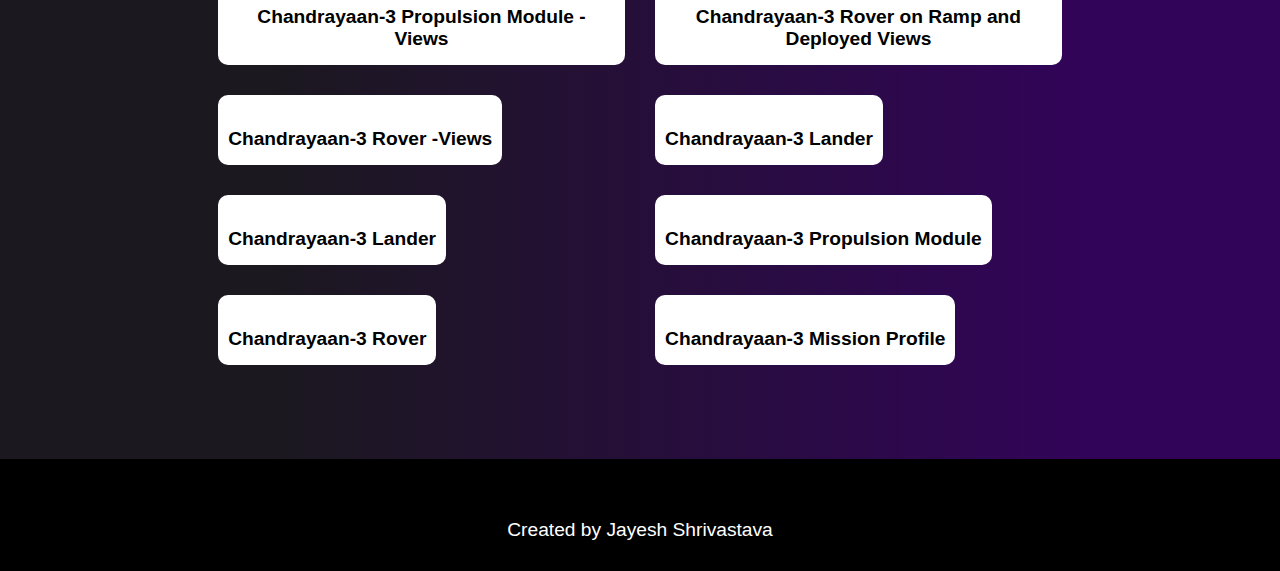
==== commit 2dbcee71: "about section desk complete" ====
--- a/public/about.html
+++ b/public/about.html
@@ -47,7 +47,6 @@
         <ul class="links">
           <li><a href="../index.html">Home</a></li>
           <li><a href="./launch.html">Launch</a></li>
-          <!-- <li><a href="./community.html">Community</a></li> -->
           <li><a href="./about.html">About</a></li>
           <li><a href="./gallery.html">Gallery</a></li>
         </ul>
@@ -164,10 +163,124 @@
     </div>
     <div id="page4">
       <div class="chandra">
+        <h1>Chandrayaan-3 details</h1>
         <p>
           Chandrayaan-3 consists of an indigenous Lander module (LM), Propulsion module (PM) and a Rover with an objective of developing and demonstrating new technologies required for Inter planetary missions. The Lander will have the capability to soft land at a specified lunar site and deploy the Rover which will carry out in-situ chemical analysis of the lunar surface during the course of its mobility. The Lander and the Rover have scientific payloads to carry out experiments on the lunar surface. The main function of PM is to carry the LM from launch vehicle injection till final lunar 100 km circular polar orbit and separate the LM from PM. Apart from this, the Propulsion Module also has one scientific payload as a value addition which will be operated post separation of Lander Module. The launcher identified for Chandrayaan-3 is LVM3 M4 which will place the integrated module in an Elliptic Parking Orbit (EPO) of size ~170 x 36500 km.
         </p>
-        
+        <div class="mission-objectives">
+          <div class="mission-text">
+            <h2>
+              The mission objectives of Chandrayaan-3 are:
+            </h2>
+            <p>
+            <ul id="data-list" >
+                <li>To demonstrate Safe and Soft Landing on Lunar Surface</li>
+                <li>To demonstrate Rover roving on the moon and</li>
+                <li>To conduct in-situ scientific experiments.</li>
+              </ul>
+            </p>
+          </div>
+          <div class="mission-img">
+            <img src="./aboutAssets/indianFlagRover.webp" alt="">
+          </div>
+        </div>
+
+        <div class="mission-objectives">
+          <div class="mission-img">
+            <img src="./aboutAssets/cy3 rover.jpg" alt="">
+          </div>
+          <div class="mission-text">
+            <h2>
+              To achieve the mission objectives, several advanced technologies are present in Lander such as,
+            </h2>
+            <p>
+            <ul id="data-list" >
+                <li>Altimeters: Laser & RF based Altimeters
+                </li>
+                <li>Velocimeters: Laser Doppler Velocimeter & Lander Horizontal Velocity Camera
+                </li>
+                <li>Inertial Measurement: Laser Gyro based Inertial referencing and Accelerometer package
+                </li>
+                <li>Landing Leg Mechanism.
+                </li>
+              </ul>
+            </p>
+          </div>
+          
+        </div>
+        <p>
+          To demonstrate the above said advanced technologies in earth condition, several Lander special tests have been planned and carried out successfully viz.
+          <ul id="data-list" >
+            <li>
+              Integrated Cold Test - For the demonstration of Integrated Sensors & Navigation performance test using helicopter as test platform
+            </li>
+            <li>
+              Integrated Hot test For the demonstration of closed loop performance test with sensors, actuators and NGC using Tower crane as test platform
+            </li>
+            <li>
+              Lander Leg mechanism performance test on a lunar simulant test bed simulating different touch down conditions.
+            </li>
+          </ul>
+        </p>
+      </div>
+    </div>
+    <div id="page5">
+      <h2 style="color: white; text-align: center; font-size: 45px;  " >Three dimensional views of Chandrayaan-3 modules</h2>
+      <div class="container">
+        <div class="box">
+          <div class="dream">
+            <div class="img-cover">
+              <img src="https://www.isro.gov.in/media_isro/image/index/Chandrayaan3/Picture1.jpg.webp" alt="" />
+              <p>Chandrayaan 3 elements</p>
+            </div>
+            <div class="img-cover">
+              <img src="https://www.isro.gov.in/media_isro/image/index/Chandrayaan3/Picture3.jpg.webp" alt="" />
+              <p>Chandrayaan-3 Integrated Module - Views</p>
+            </div>
+            <div class="img-cover">
+              <img src="https://www.isro.gov.in/media_isro/image/index/Chandrayaan3/Picture5.jpg.webp" alt="">
+              <p>Chandrayaan-3 Propulsion Module - Views</p>
+            </div>
+            <div class="img-cover">
+              <img src="https://www.isro.gov.in/media_isro/image/index/Chandrayaan3/Picture7.jpg.webp" alt="">
+              <p>Chandrayaan-3 Rover -Views</p>
+            </div>
+            <div class="img-cover">
+              <img src="https://www.isro.gov.in/media_isro/image/index/Chandrayaan3/Picture9.jpg.webp" alt="">
+              <p>Chandrayaan-3 Lander</p>
+            </div>
+            <div class="img-cover">
+              <img src="https://www.isro.gov.in/media_isro/image/index/Chandrayaan3/Picture11.jpg.webp" alt="" />
+              <p>Chandrayaan-3 Rover</p>
+            </div>
+          </div>
+          <div class="dream">
+            <div class="img-cover">
+              <img src="https://www.isro.gov.in/media_isro/image/index/Chandrayaan3/Picture2.jpg.webp" alt="" />
+              <p>Chandrayaan-3 – Integrated Module</p>
+            </div>
+            <div class="img-cover">
+              <img src="https://www.isro.gov.in/media_isro/image/index/Chandrayaan3/Picture4.jpg.webp" alt="" />
+              <p>Chandrayaan-3 Lander Module -Views</p>
+            </div>
+            <div class="img-cover">
+              <img src="https://www.isro.gov.in/media_isro/image/index/Chandrayaan3/Picture6.jpg.webp" alt="" />
+              <p>Chandrayaan-3 Rover on Ramp and Deployed Views</p>
+            </div>
+            <div class="img-cover">
+              <img src="https://www.isro.gov.in/media_isro/image/index/Chandrayaan3/Picture8.jpg.webp" alt="" />
+              <p>Chandrayaan-3 Lander</p>
+            </div>
+            <div class="img-cover">
+              <img src="https://www.isro.gov.in/media_isro/image/index/Chandrayaan3/Picture10.jpg.webp" alt="" />
+              <p>Chandrayaan-3 Propulsion Module</p>
+            </div>
+            <div class="img-cover">
+              <img src="https://www.isro.gov.in/media_isro/image/index/Chandrayaan3/Picture12.jpg.webp" alt="" />
+              <p>Chandrayaan-3 Mission Profile</p>
+            </div>
+          </div>
+        </div>
       </div>
     </div>
     <footer>
--- a/public/about.css
+++ b/public/about.css
@@ -304,7 +304,8 @@
   background-repeat: no-repeat;
   background-position: center center;
   background-size: cover;
-  height: 100vh;
+  padding: 5%;
+  /* height: 100vh; */
 }
 
 #page4 .chandra{
@@ -312,10 +313,105 @@
   width: 100%;
   line-height: 45px;
   font-weight: 100;
-  text-align: justify;
-}
-
-
+  /* text-align: justify; */
+}
+.mission-objectives{
+  display: flex;
+  gap: 20px;
+  /* background-color: red; */
+  width: 100%;
+  align-items: center;
+}
+.mission-objectives img{
+  width: 90%;
+  overflow: hidden;
+  object-fit: cover;
+  border-radius: 10px;
+}
+.mission-text{
+  width: 50%;
+  padding: 5%;
+}
+.mission-img{
+  /* background-color: yellow; */
+  width: 50%;
+}
+
+.chandra h1{
+  margin-bottom: 45px;
+  text-align: center;
+}
+.chandra p{
+  margin-bottom: 30px;
+  font-size: 1.3rem;
+}
+.mission-text h2{
+  text-align: center;
+  font-size: 1.7rem;
+}
+#data-list li{
+  font-size: 1.3rem;
+}
+
+
+/* ---------- page 5 ----------- */
+#page5{
+  width: 100%;
+  padding: 5%;
+  color: black;
+  font-weight: 600;
+}
+.container {
+  display: flex;
+  flex-direction: column;
+  align-items: center;
+  justify-content: center;
+  text-align: center;
+  margin: 40px 20px 0 20px;
+}
+
+.container .topic-head {
+  width: 50%;
+  padding: 50px;
+}
+.container .topic-head h3 {
+  font-size: 2.6em;
+  font-weight: bolder;
+  padding-bottom: 10px;
+  border-bottom: 3px solid white;
+}
+.container .topic-head h3 span {
+  font-weight: 100;
+}
+.container .box {
+  display: flex;
+  flex-direction: row;
+  justify-content: space-evenly;
+}
+.container .box .dream {
+  display: flex;
+  flex-direction: column;
+  width: 45%;
+}
+.container .box img {
+  /* width: 30%; */
+  width: 100%;
+  object-fit: cover;
+  /* margin-bottom: 30px; */
+  /* border-radius: 10px; */
+}
+
+.img-cover {
+  border-radius: 10px;
+  background-color: white;
+  margin-bottom: 30px;
+  width: fit-content;
+  padding: 10px;
+}
+.img-cover p{
+  margin-block:5px;
+  font-size: 1.2rem;
+}
 
 /* ---------- footer css ---------- */
 .social-media {
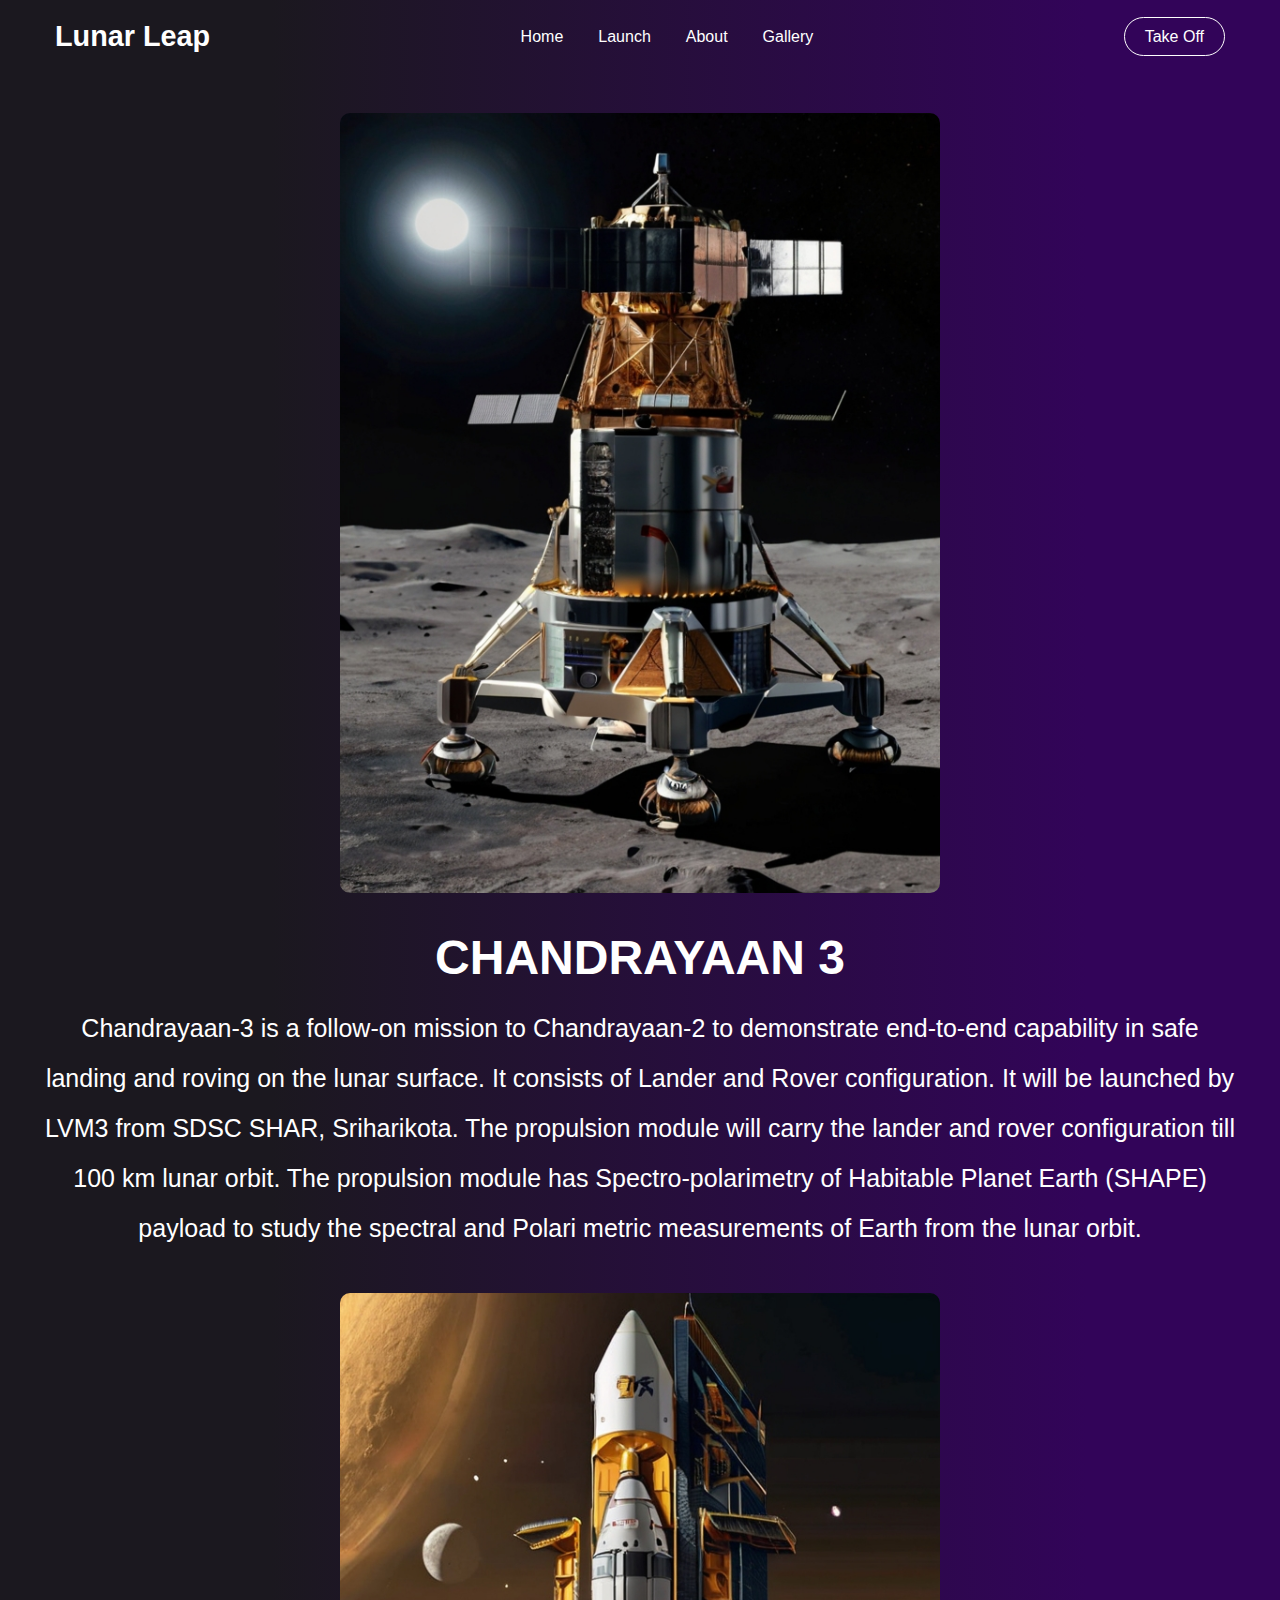
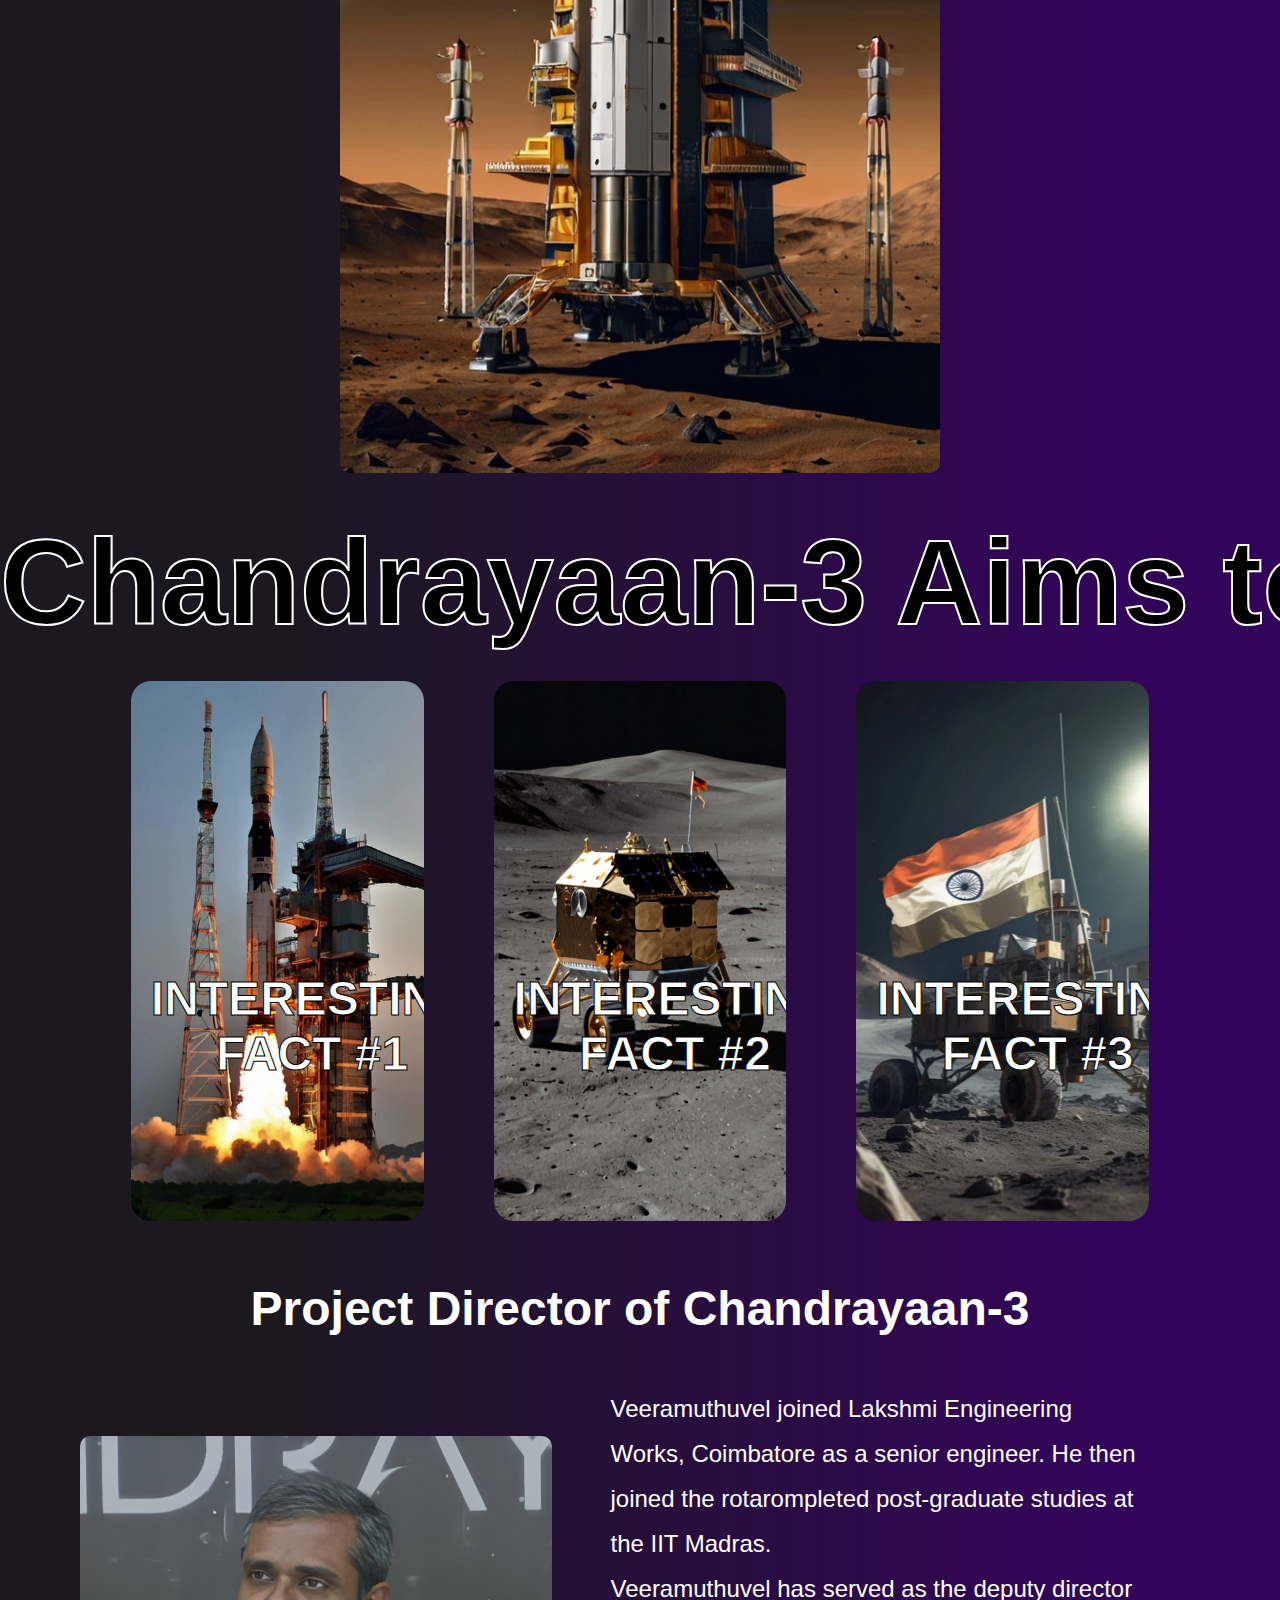
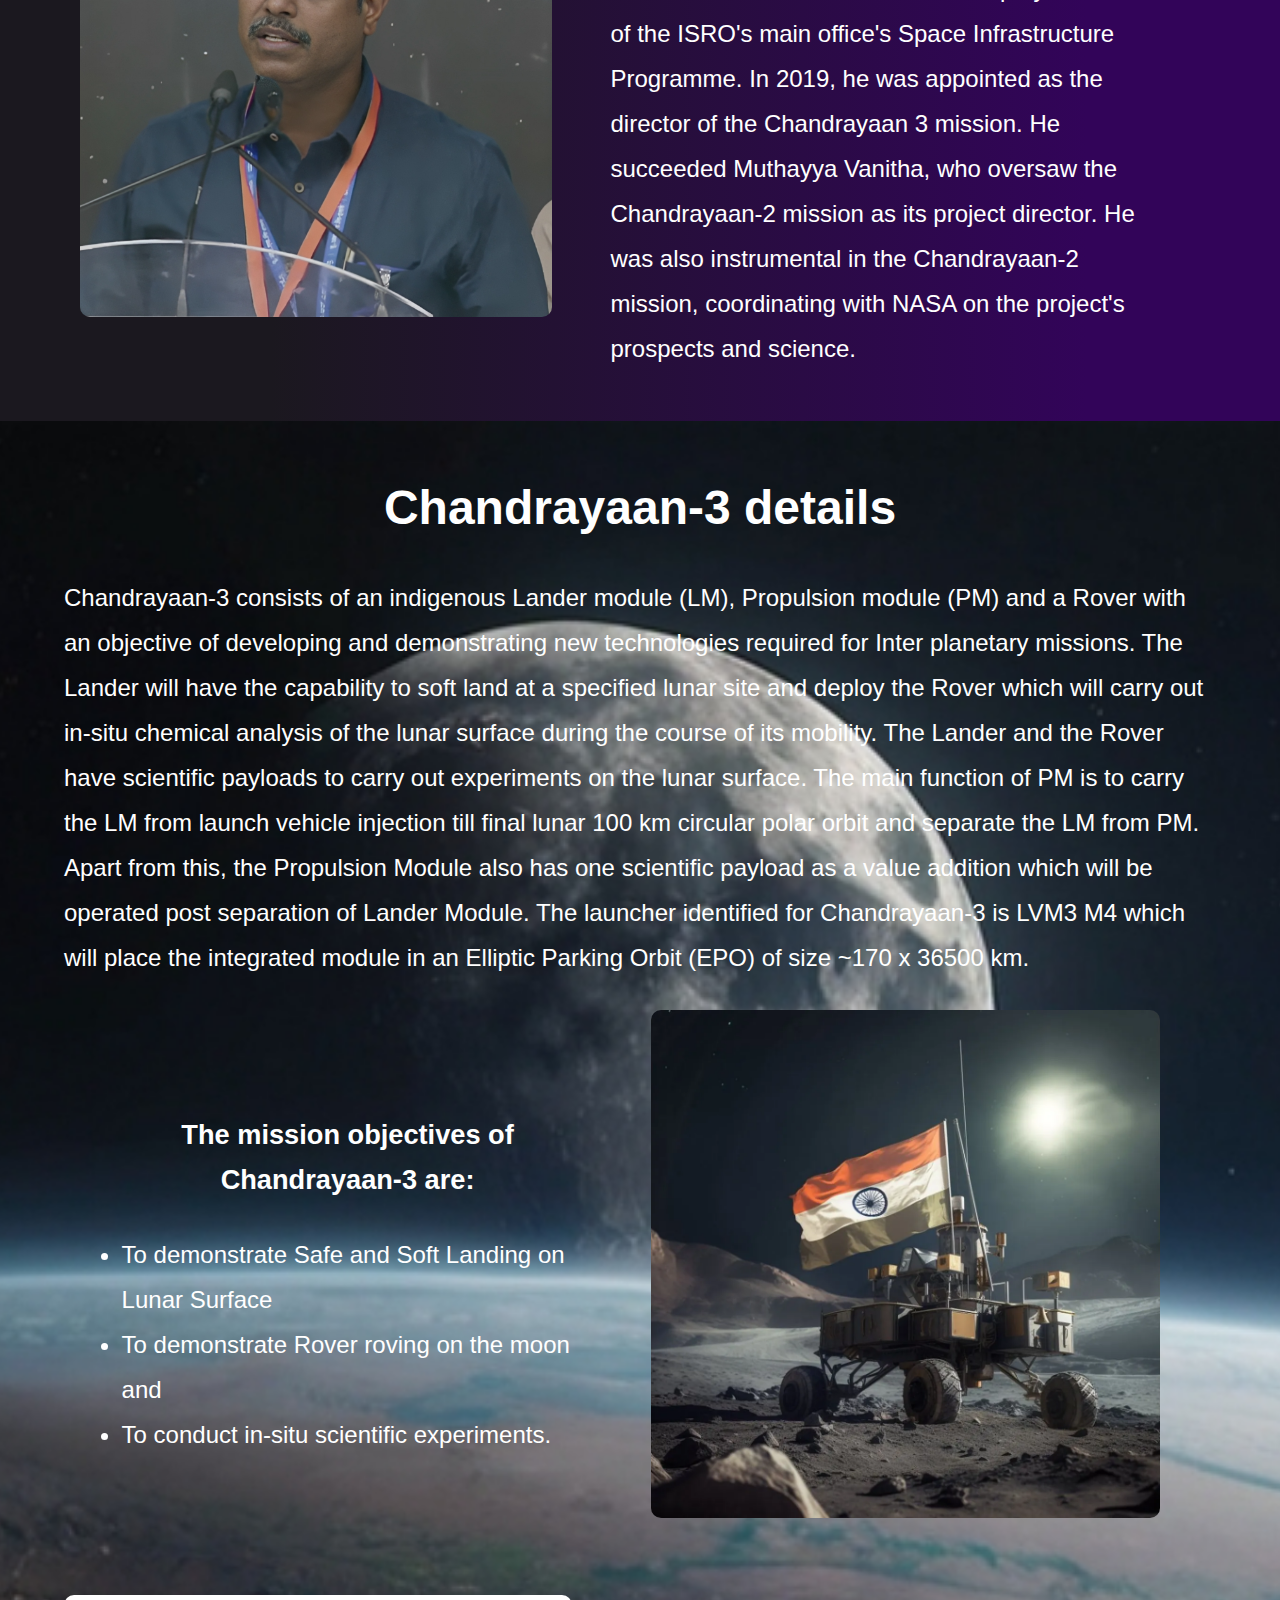
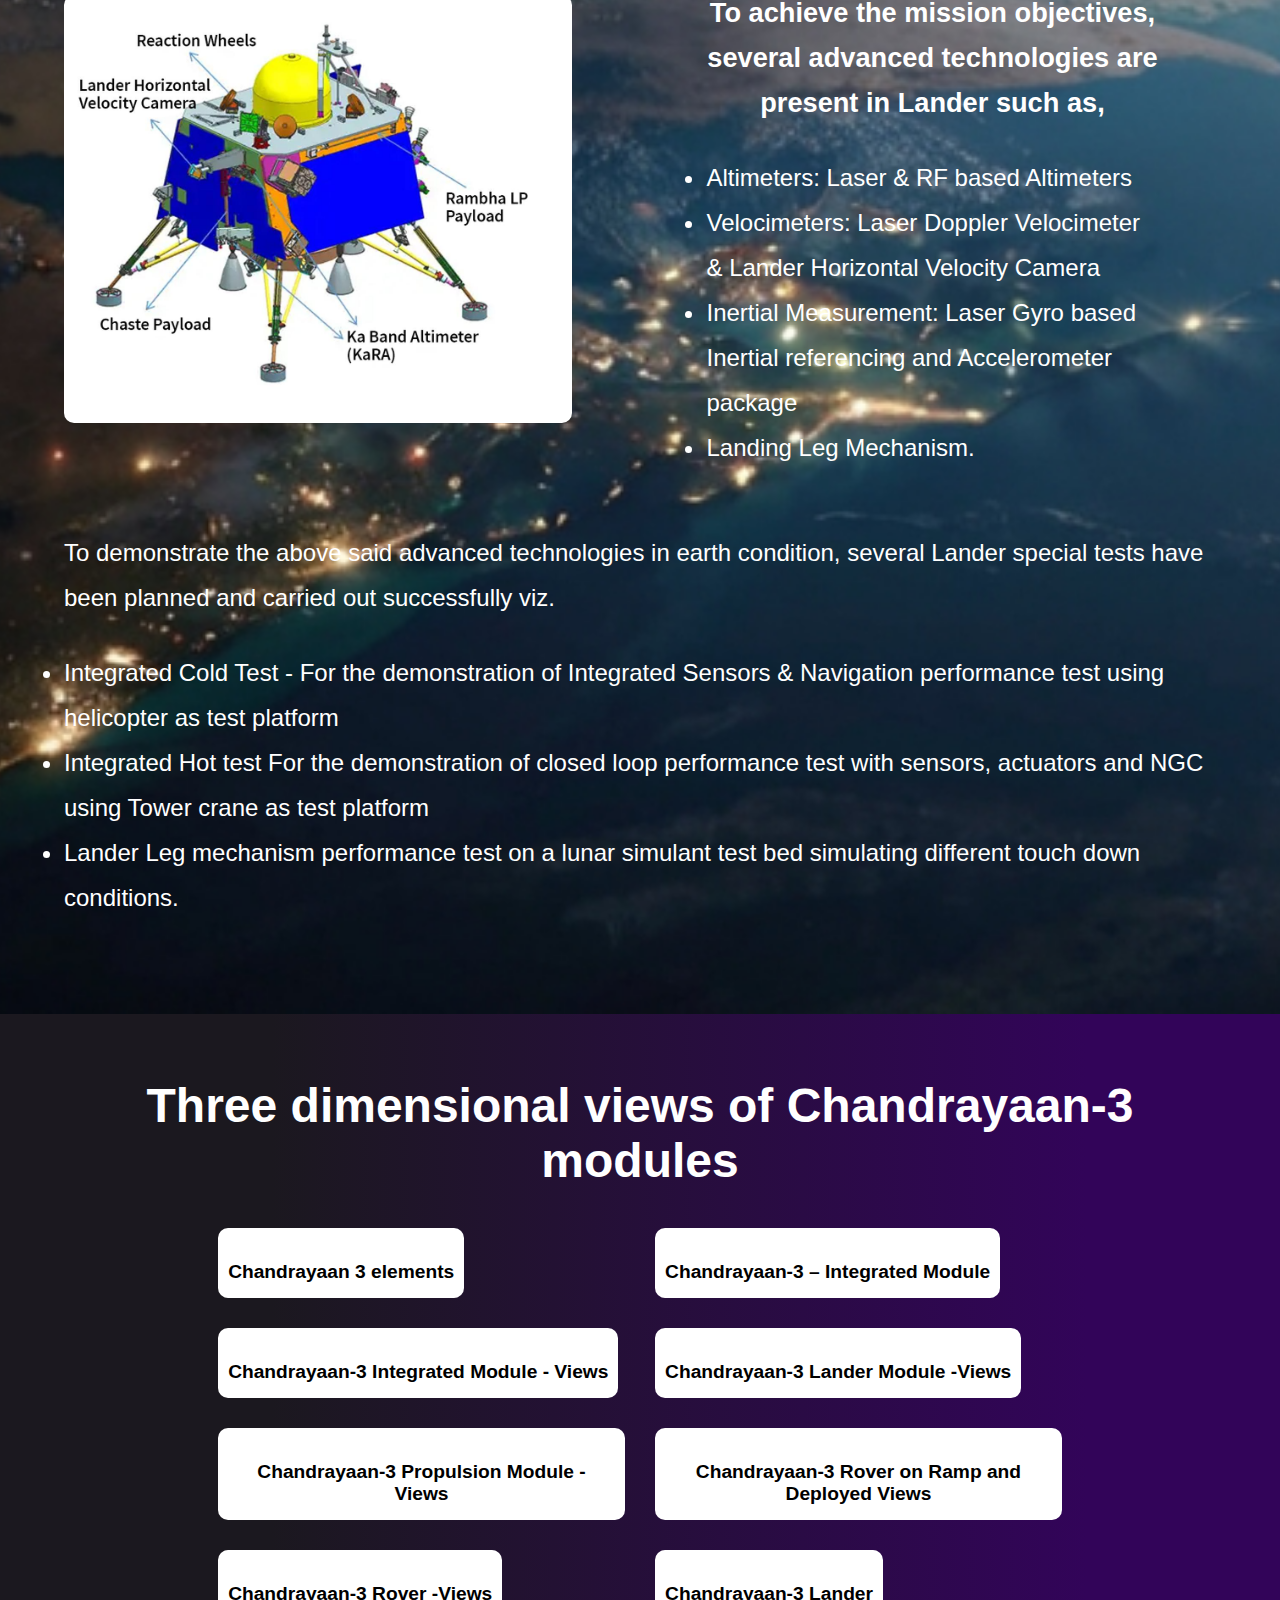
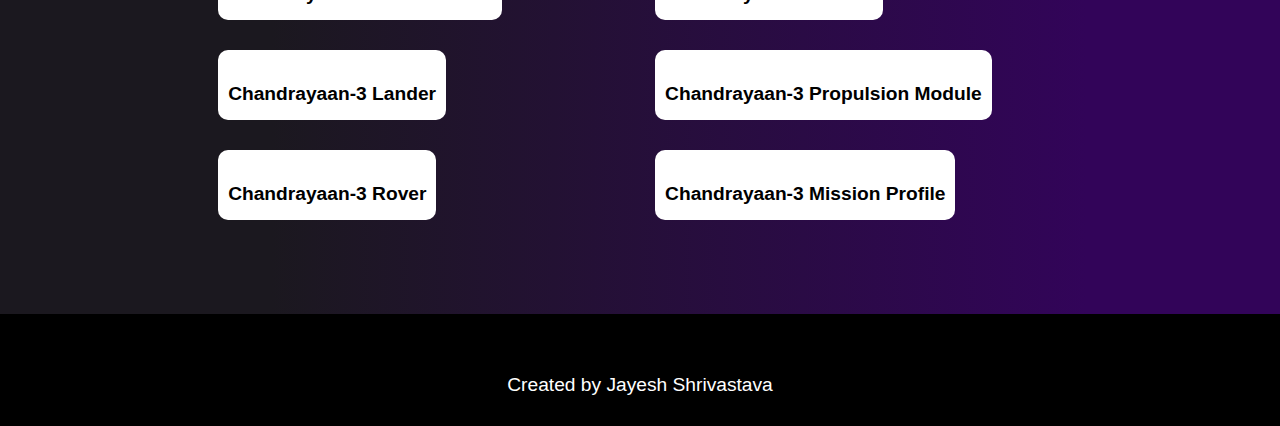
==== commit b1ea99c0: "completed about page" ====
--- a/public/about.html
+++ b/public/about.html
@@ -225,7 +225,7 @@
       </div>
     </div>
     <div id="page5">
-      <h2 style="color: white; text-align: center; font-size: 45px;  " >Three dimensional views of Chandrayaan-3 modules</h2>
+      <h2 id="page5-head" >Three dimensional views of Chandrayaan-3 modules</h2>
       <div class="container">
         <div class="box">
           <div class="dream">
--- a/public/about.css
+++ b/public/about.css
@@ -10,8 +10,13 @@
 body {
   height: 100vh;
   width: 100%;
-  cursor:default;
-  color: white;background-image: linear-gradient( 90deg, rgba(27,24,31,1) 21.2%, rgba(50,4,89,1) 84.8% );
+  cursor: default;
+  color: white;
+  background-image: linear-gradient(
+    90deg,
+    rgba(27, 24, 31, 1) 21.2%,
+    rgba(50, 4, 89, 1) 84.8%
+  );
 }
 .header {
   /* position: absolute; */
@@ -99,14 +104,13 @@
 #aboutUs {
   display: flex;
   padding: 40px;
+  flex-direction: column;
   justify-content: center;
   align-items: center;
-
 }
 #aboutUs img {
-  height: 348px;
-  width: 100%;
-  width: 100%;
+  /* height: 348px; */
+  width: 50%;
   object-fit: cover;
   transition: all ease 0.5s;
   border-radius: 10px;
@@ -117,12 +121,13 @@
 
 #aboutUs h3 {
   padding-bottom: 20px;
-  font-size: 40px;
+  font-size: 3rem;
 }
 
 #content {
   display: block;
   text-align: center;
+  width: 100%;
   /* padding: 40px; */
   margin: 40px;
   font-size: 25px;
@@ -174,7 +179,6 @@
   }
 }
 
-
 /* ---------- page 2 ----------- */
 #card-container {
   margin: 30px;
@@ -241,33 +245,33 @@
   transform: rotate3d(1, 1, 0, 20deg);
 }
 .card h3 {
-    color: white;
-    -webkit-text-stroke: 1px black;
-    font-family: Arial, Helvetica, sans-serif;
-    font-weight: 700;
-    position: relative;
-    display: flex;
-    padding: 20px;
-    top: 50%;
-    font-size: 3rem;
-    text-align: center;
-    text-transform: uppercase;
-    opacity: 1;
+  color: white;
+  -webkit-text-stroke: 1px black;
+  font-family: Arial, Helvetica, sans-serif;
+  font-weight: 700;
+  position: relative;
+  display: flex;
+  padding: 20px;
+  top: 50%;
+  font-size: 3rem;
+  text-align: center;
+  text-transform: uppercase;
+  opacity: 1;
 }
 .card:hover h3 {
   opacity: 0;
 }
 
-
 /* ---------- page 3 ----------- */
-#page3{
+#page3 {
   width: 100%;
   /* height: 100vh; */
   padding: 30px;
 }
-.info h2{
+.info h2 {
   text-align: center;
   font-size: 3rem;
+  margin-bottom: 30px;
 }
 .director {
   width: 100%;
@@ -285,20 +289,20 @@
   font-weight: 100;
 }
 
-#dirImg{
+#dirImg {
   /* background-color:red ; */
   width: 40%;
 }
-#dirImg img{
+#dirImg img {
   width: 100%;
   border-radius: 10px;
 }
-#dirInfo{
+#dirInfo {
   width: 50%;
 }
 
 /* ---------- page 4 ----------- */
-#page4{
+#page4 {
   width: 100%;
   background-image: url(aboutAssets/earthMoon.jpg);
   background-repeat: no-repeat;
@@ -308,58 +312,63 @@
   /* height: 100vh; */
 }
 
-#page4 .chandra{
+#page4 .chandra {
   font-size: 1.5rem;
   width: 100%;
   line-height: 45px;
   font-weight: 100;
   /* text-align: justify; */
 }
-.mission-objectives{
+.mission-objectives {
   display: flex;
   gap: 20px;
   /* background-color: red; */
   width: 100%;
   align-items: center;
 }
-.mission-objectives img{
+.mission-objectives img {
   width: 90%;
   overflow: hidden;
   object-fit: cover;
   border-radius: 10px;
 }
-.mission-text{
+.mission-text {
   width: 50%;
-  padding: 5%;
-}
-.mission-img{
+  padding: 5% 5% 0 5%;
+}
+.mission-img {
   /* background-color: yellow; */
   width: 50%;
 }
 
-.chandra h1{
+.chandra h1 {
   margin-bottom: 45px;
+  font-size: 3rem;
   text-align: center;
 }
-.chandra p{
-  margin-bottom: 30px;
-  font-size: 1.3rem;
-}
-.mission-text h2{
+.chandra p {
+  margin-block: 30px;
+  font-size: 1.5rem;
+}
+.mission-text h2 {
   text-align: center;
   font-size: 1.7rem;
 }
-#data-list li{
-  font-size: 1.3rem;
-}
-
+#data-list li {
+  font-size: 1.5rem;
+}
 
 /* ---------- page 5 ----------- */
-#page5{
+#page5 {
   width: 100%;
   padding: 5%;
   color: black;
   font-weight: 600;
+}
+#page5-head {
+  color: white;
+  text-align: center;
+  font-size: 3rem;
 }
 .container {
   display: flex;
@@ -408,8 +417,8 @@
   width: fit-content;
   padding: 10px;
 }
-.img-cover p{
-  margin-block:5px;
+.img-cover p {
+  margin-block: 5px;
   font-size: 1.2rem;
 }
 
@@ -436,15 +445,6 @@
   justify-content: center;
   align-items: center;
 }
-
-
-
-
-
-
-
-
-
 
 /* ------------------------- responsive part -------------------- */
 @media screen and (max-width: 1023px) {
@@ -511,6 +511,85 @@
     justify-content: center;
     align-items: center;
   }
+
+  /* -------------------- page 1 responsive --------------------- */
+  #aboutUs {
+    flex-direction: column;
+  }
+  #aboutUs img {
+    width: 50%;
+    height: auto;
+  }
+  #aboutUs h3 {
+    font-size: 2.7rem;
+  }
+  #content p {
+    font-size: 1.3rem;
+  }
+  #scroller h4 {
+    font-size: 80px;
+  }
+
+  /* --------------------- page 2 responsive ----------------------- */
+  .card h3 {
+    font-size: 1.7rem;
+  }
+  #card-container {
+    gap: 15px;
+  }
+  .card {
+    width: 50%;
+  }
+  .overlay {
+    padding: 27px;
+  }
+  .overlay p {
+    font-size: 0.8rem;
+  }
+  .overlay h4 {
+    font-size: 1.4rem;
+    margin-top: 55px;
+  }
+
+  /* --------------------- page 3 responsive ----------------------- */
+  .info h2 {
+    font-size: 2.7rem;
+  }
+  .director {
+    flex-direction: column;
+  }
+  .director p {
+    width: 100%;
+    font-size: 1.3rem;
+  }
+  #dirInfo {
+    width: 100%;
+  }
+  .chandra h1 {
+    font-size: 2.7rem;
+  }
+  .chandra p {
+    font-size: 1.3rem;
+  }
+
+  /* ------------------ page 4 responsive --------------------- */
+  .mission-objectives {
+    flex-direction: column-reverse;
+  }
+  .mission-objectives img {
+    width: 100%;
+  }
+  .mission-text {
+    width: 100%;
+  }
+  #data-list li {
+    font-size: 1.3rem;
+  }
+
+  /* ---------------- page 5 responsive  --------------------- */
+  #page5-head {
+    font-size: 2.7rem;
+  }
 }
 @media only screen and (max-width: 769px) {
   .social-media {
@@ -533,7 +612,100 @@
     justify-content: center;
     align-items: center;
   }
-}
+
+  /* -------------------- page 1 responsive --------------------- */
+  #aboutUs {
+    flex-direction: column;
+  }
+  #aboutUs img {
+    width: 50%;
+    height: auto;
+  }
+  #aboutUs h3 {
+    font-size: 2.3rem;
+  }
+  #content p {
+    font-size: 1.1rem;
+  }
+  #scroller h4 {
+    font-size: 65px;
+  }
+
+  /* --------------------- page 2 responsive ----------------------- */
+  /* .card h3 {
+    font-size: 1.7rem;
+  }
+  #card-container {
+    gap: 15px;
+    flex-direction: column;
+  }
+  .card {
+    width: 100%;
+  }
+  .overlay {
+    padding: 27px;
+  }
+  .overlay p {
+    font-size: 0.8rem;
+  }
+  .overlay h4 {
+    font-size: 1.4rem;
+    margin-top: 55px;
+  } */
+  #page2 {
+    display: none;
+  }
+  /* --------------------- page 3 responsive ----------------------- */
+  .info h2 {
+    font-size: 2.3rem;
+  }
+  .director {
+    flex-direction: column;
+  }
+  .director p {
+    width: 100%;
+    font-size: 1.1rem;
+  }
+  #dirImg {
+    width: 100%;
+    margin-bottom: 20px;
+  }
+  #dirInfo {
+    width: 100%;
+  }
+  .chandra h1 {
+    font-size: 2.3rem;
+  }
+  .chandra p {
+    font-size: 1.1rem;
+  }
+
+  /* ------------------ page 4 responsive --------------------- */
+  .mission-objectives {
+    flex-direction: column-reverse;
+  }
+  .mission-objectives img {
+    width: 100%;
+  }
+  .mission-text {
+    width: 100%;
+  }
+  #data-list li {
+    font-size: 1.1rem;
+  }
+
+  /* ---------------- page 5 responsive  --------------------- */
+  #page5-head {
+    font-size: 2.3rem;
+  }
+  .container .box {
+    flex-direction: column;
+  }
+  .container .box .dream {
+    width: 100%;
+  }
+}
+
 @media only screen and (max-width: 643px) {
   .social-media {
     font-size: 20px;
@@ -555,4 +727,100 @@
     justify-content: center;
     align-items: center;
   }
-}
+
+  /* -------------------- page 1 responsive --------------------- */
+  #aboutUs {
+    flex-direction: column;
+  }
+  #aboutUs img {
+    width: 100%;
+    height: auto;
+  }
+  #aboutUs h3 {
+    font-size: 1.7rem;
+}
+#content p {
+  font-size: 0.8rem;
+  line-height: 30px;
+}
+  #scroller h4 {
+    font-size: 60px;
+  }
+
+  /* --------------------- page 2 responsive ----------------------- */
+  /* .card h3 {
+    font-size: 1.7rem;
+  }
+  #card-container {
+    gap: 15px;
+    flex-direction: column;
+  }
+  .card {
+    width: 100%;
+  }
+  .overlay {
+    padding: 27px;
+  }
+  .overlay p {
+    font-size: 0.8rem;
+  }
+  .overlay h4 {
+    font-size: 1.4rem;
+    margin-top: 55px;
+  } */
+  #page2 {
+    display: none;
+  }
+  /* --------------------- page 3 responsive ----------------------- */
+  .info h2 {
+    font-size: 1.7rem;
+  }
+  .director {
+    flex-direction: column;
+    padding: 0;
+  }
+  .director p {
+    width: 100%;
+    font-size: 0.8rem;
+    line-height: 30px;
+  }
+  #dirImg {
+    width: 100%;
+    margin-bottom: 20px;
+  }
+  #dirInfo {
+    width: 100%;
+  }
+  .chandra h1 {
+    font-size: 1.7rem;
+  }
+  .chandra p {
+    font-size: 0.8rem;
+  line-height: 30px;
+  }
+
+  /* ------------------ page 4 responsive --------------------- */
+  .mission-objectives {
+    flex-direction: column-reverse;
+  }
+  .mission-objectives img {
+    width: 100%;
+  }
+  .mission-text {
+    width: 100%;
+  }
+  #data-list li {
+    font-size: 0.8rem;
+  }
+
+  /* ---------------- page 5 responsive  --------------------- */
+  #page5-head {
+    font-size: 1.7rem;
+  }
+  .container .box {
+    flex-direction: column;
+  }
+  .container .box .dream {
+    width: 100%;
+  }
+}
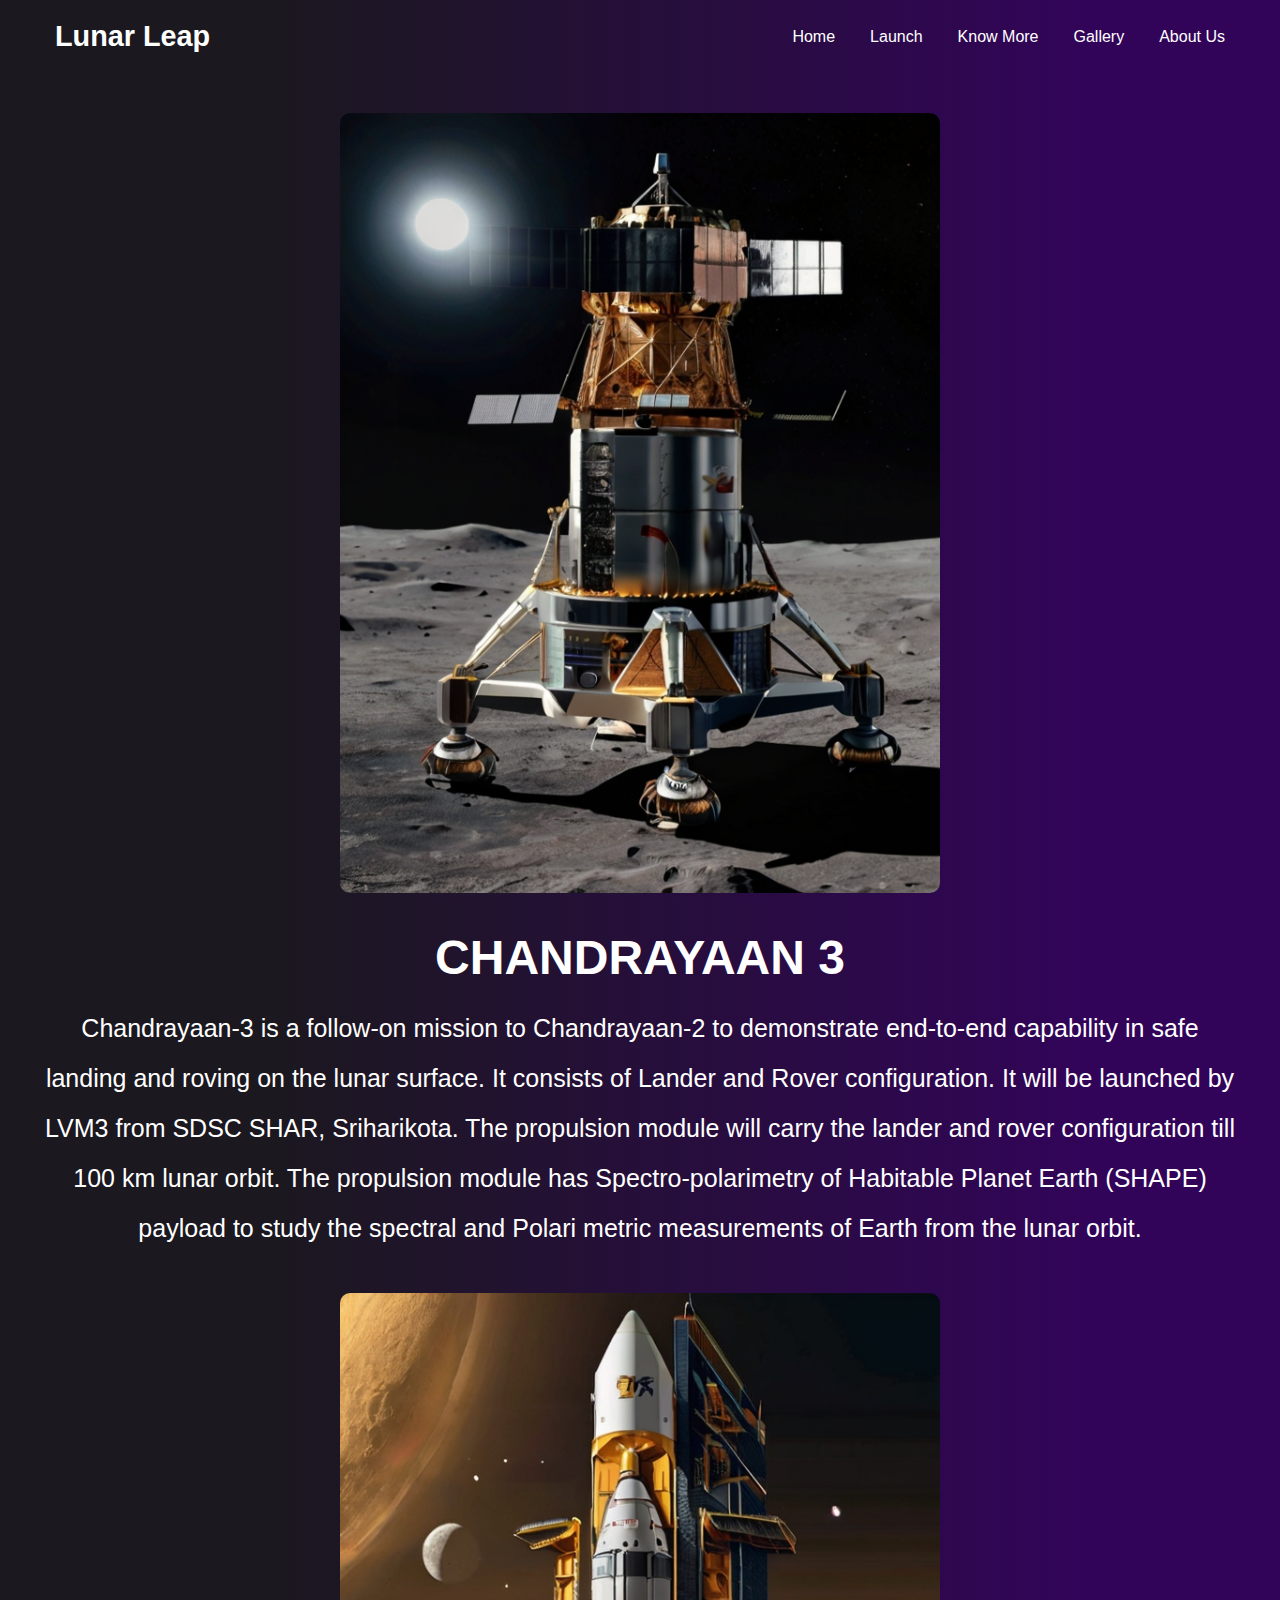
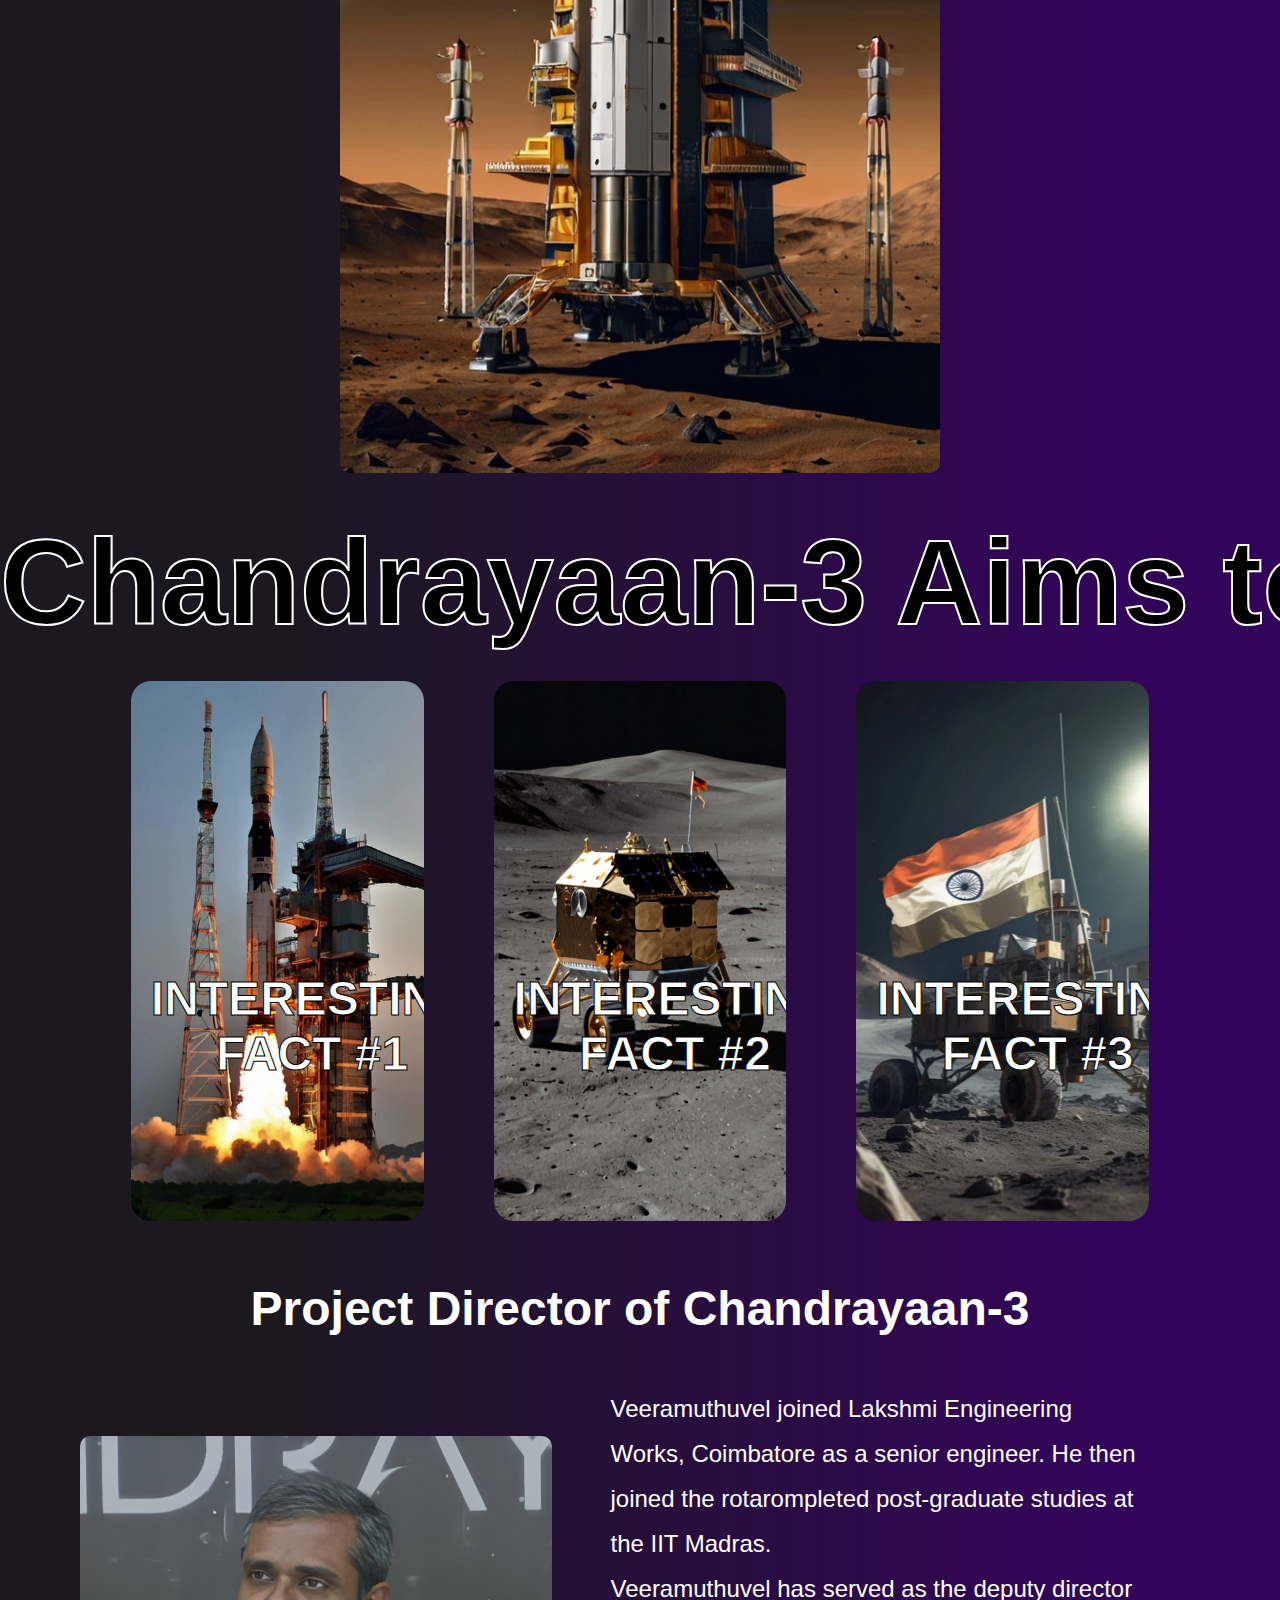
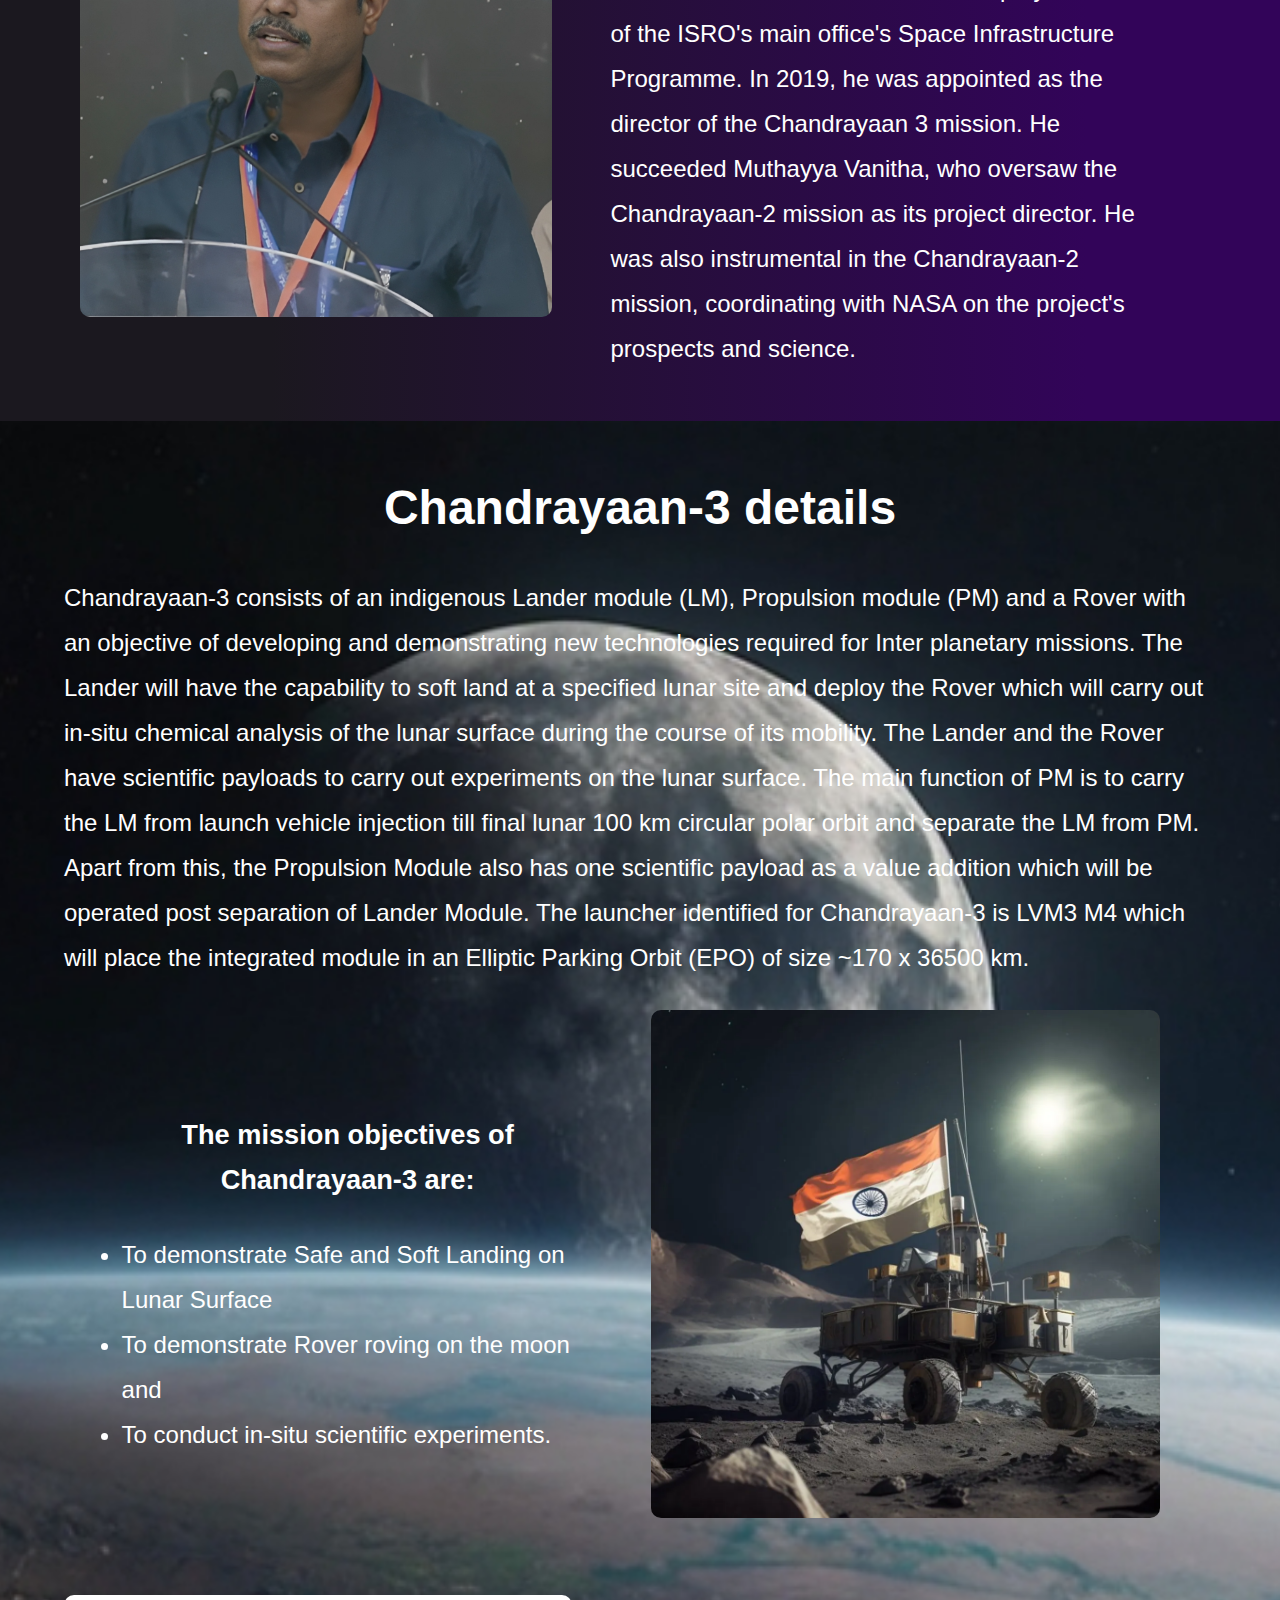
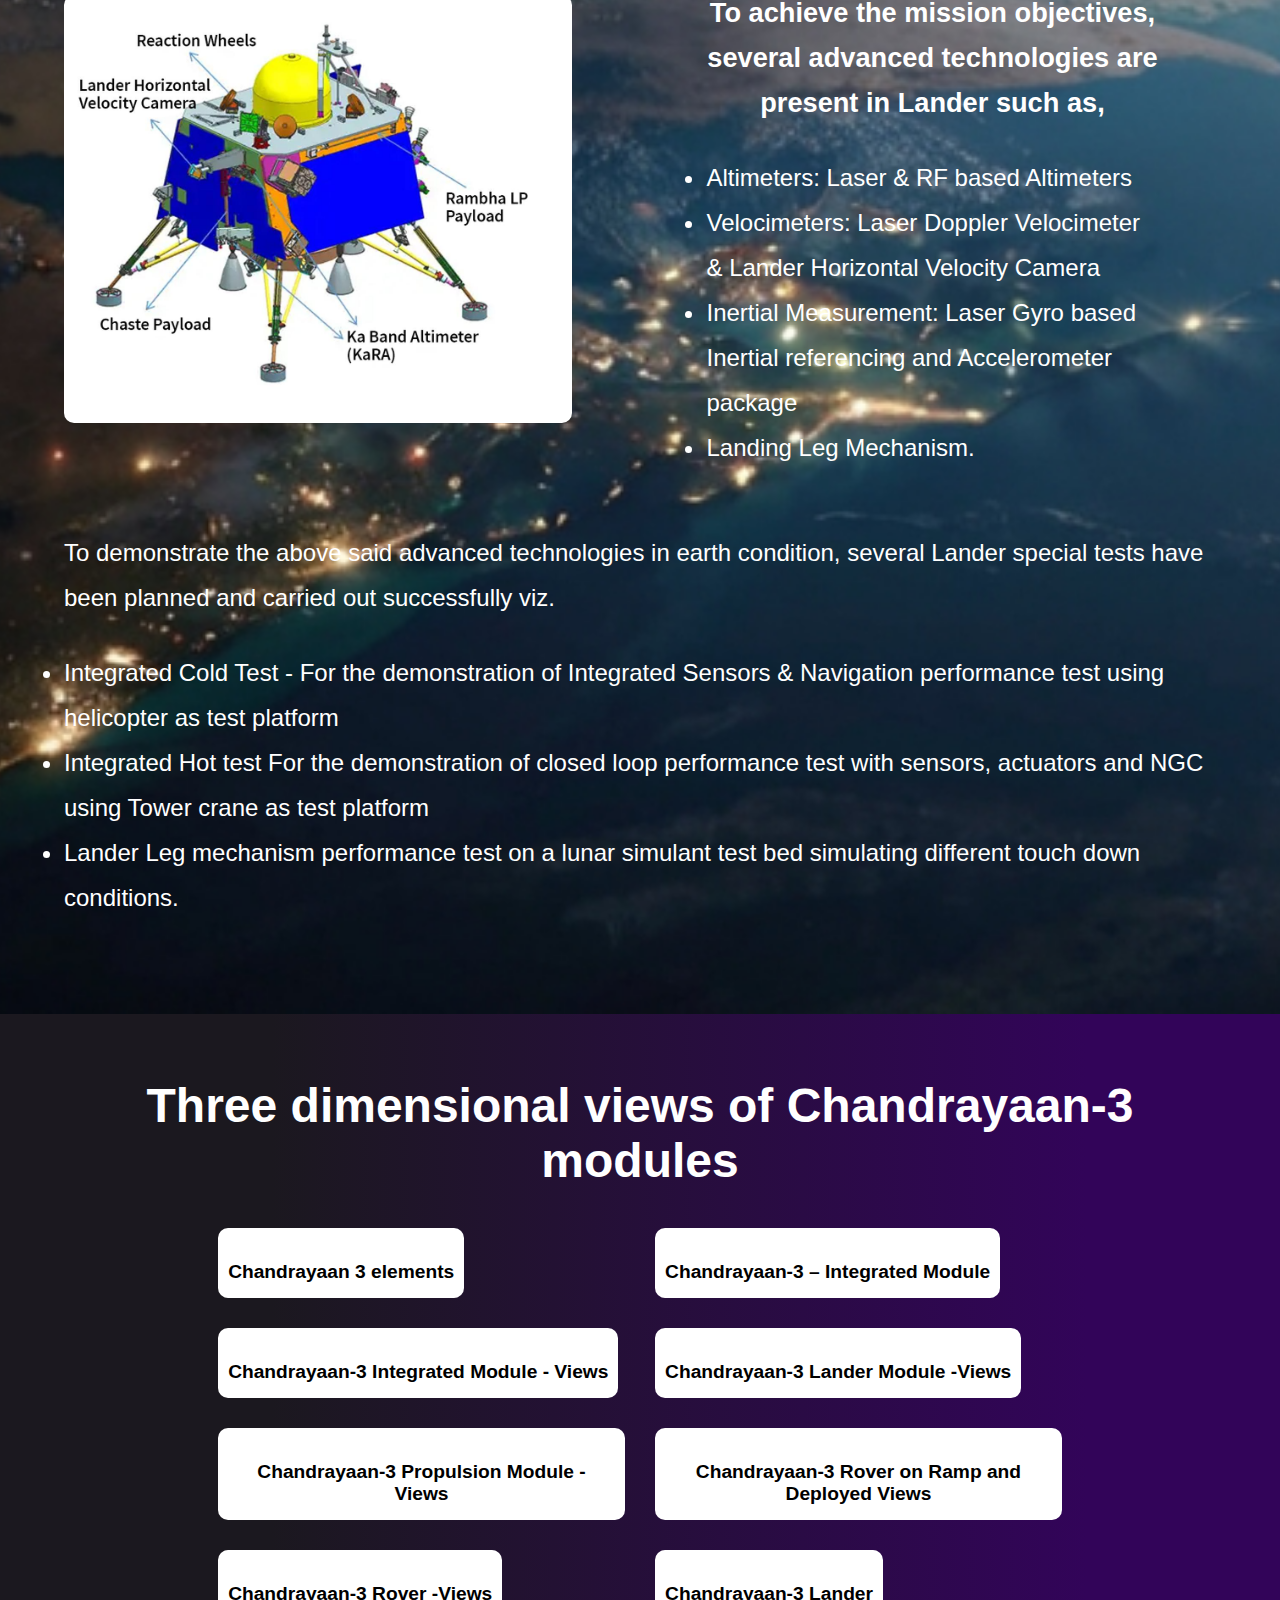
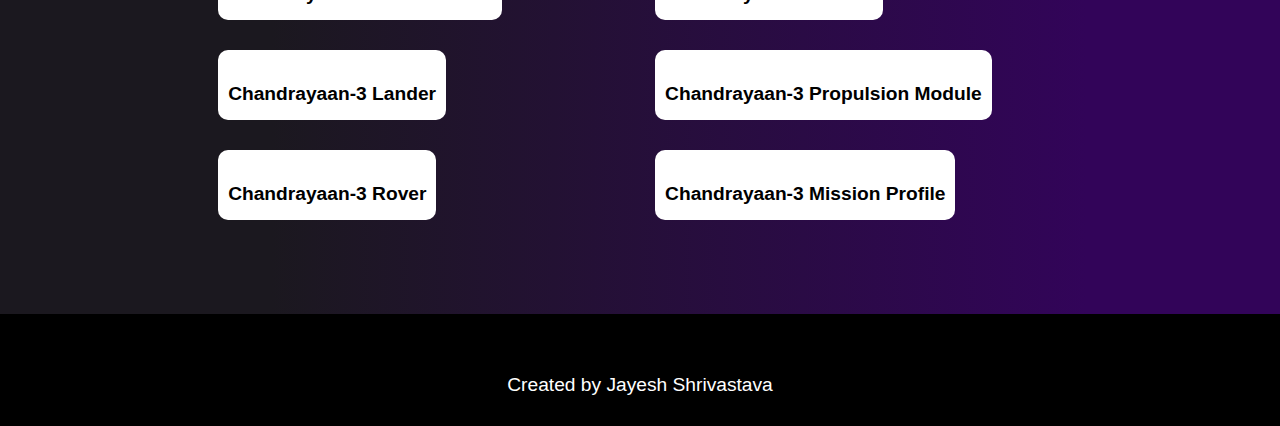
==== commit dca8822d: "project completed" ====
--- a/public/about.html
+++ b/public/about.html
@@ -47,12 +47,10 @@
         <ul class="links">
           <li><a href="../index.html">Home</a></li>
           <li><a href="./launch.html">Launch</a></li>
-          <li><a href="./about.html">About</a></li>
+          <li><a href="./about.html">Know More</a></li>
           <li><a href="./gallery.html">Gallery</a></li>
+          <li><a href="./aboutUs.html">About Us</a></li>
         </ul>
-        <div class="buttons">
-          <a href="#" class="signup">Take Off</a>
-        </div>
       </nav>
     </header>
     <div id="page1">
--- a/public/about.css
+++ b/public/about.css
@@ -748,26 +748,6 @@
   }
 
   /* --------------------- page 2 responsive ----------------------- */
-  /* .card h3 {
-    font-size: 1.7rem;
-  }
-  #card-container {
-    gap: 15px;
-    flex-direction: column;
-  }
-  .card {
-    width: 100%;
-  }
-  .overlay {
-    padding: 27px;
-  }
-  .overlay p {
-    font-size: 0.8rem;
-  }
-  .overlay h4 {
-    font-size: 1.4rem;
-    margin-top: 55px;
-  } */
   #page2 {
     display: none;
   }
